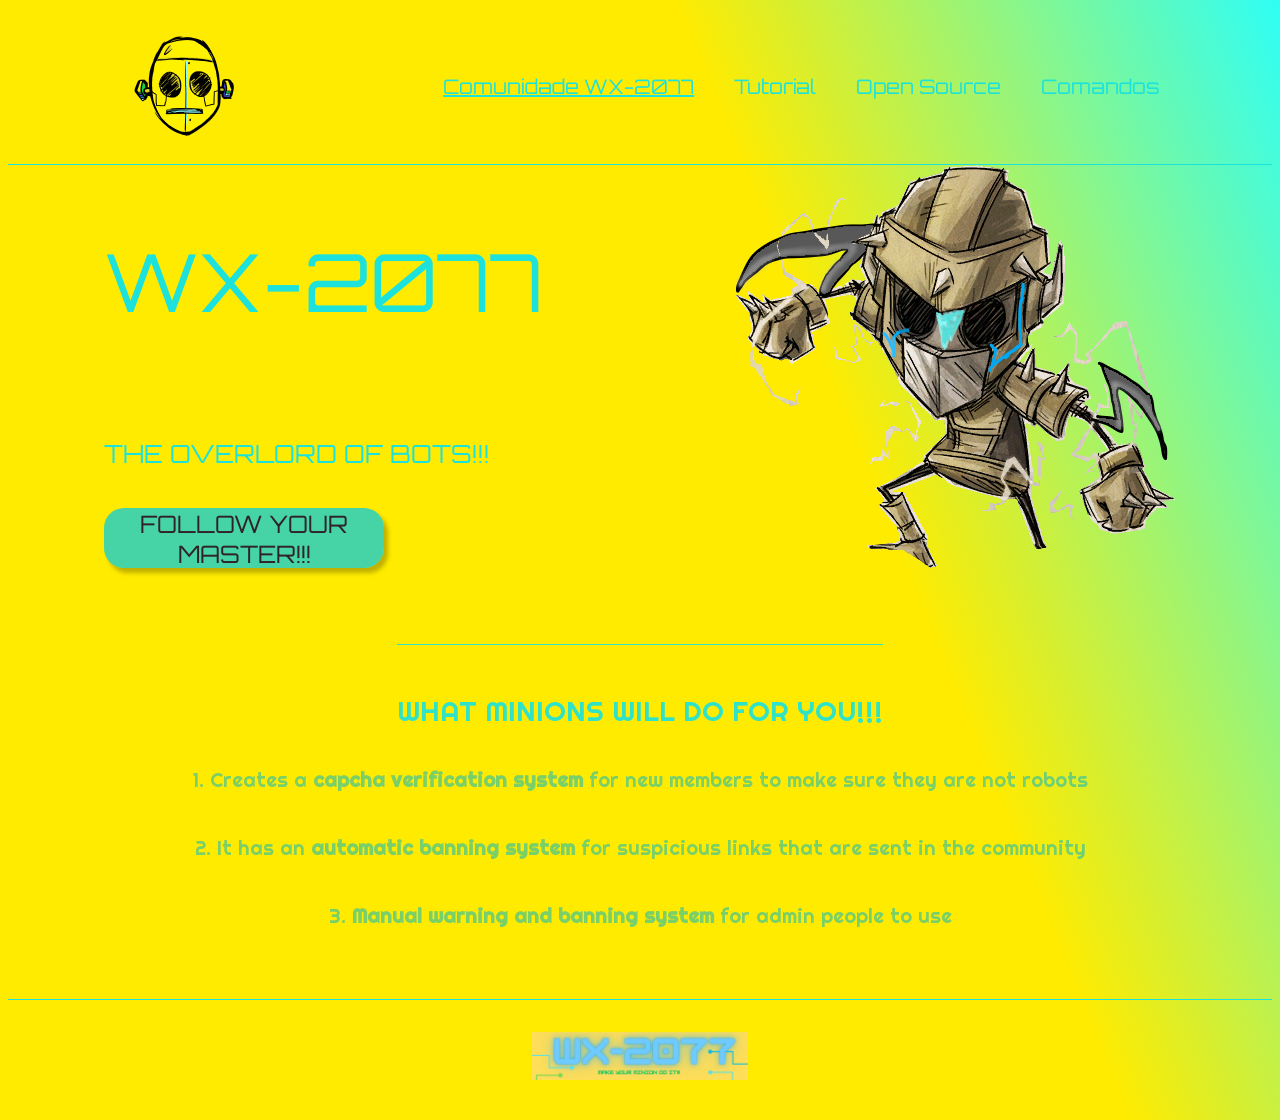
==== index.html @ e5772721 "Initial commit" ====
<!DOCTYPE html>
<html lang="pt-BR">
<head>
    <meta charset="UTF-8">
    <meta name="viewport" content="width=device-width, initial-scale=1.0">
    <meta name="description" content="Best bot ever!!!">
       <title>WX-2077 Bot</title>
       <link rel="stylesheet" type="text/css" href="style.css" >

</head>
<body>
    <header class="cabecalho">
        <img class="cabecalho" src="logo2.png" alt="Logo da Comunidade WX-2077">
        <nav class="cabecalho-menu">
            <a class="cabecalho-menu-item" href="https://discord.com/">Comunidade WX-2077</a>
            <a class="cabecalho-menu-item">Tutorial</a>
            <a class="cabecalho-menu-item">Open Source</a>
            <a class="cabecalho-menu-item">Comandos</a>
          </nav>
    </header>

    <main class="conteudo">
        <section class="conteudo-principal">
            <div class="conteudo-principal-escrito">
                <h1 class="conteudo-principal-escrito-titulo">WX-2077</h1>
                <h2 class="conteudo-principal-escrito-subtitulo">THE OVERLORD OF BOTS!!!</h2>
                <button class="conteudo-principal-escrito-botao">FOLLOW YOUR MASTER!!!</button> 
            </div>
            <img src="WX-2077.png" alt="Imagem do WX-2077.png">
        </section>

        <section class="conteudo-secundario"> 
            <h3 class="conteudo-secundario-titulo">WHAT MINIONS WILL DO FOR YOU!!!</h3>
            <p class="conteudo-secundario-paragrafo">1. Creates a <strong>capcha verification system</strong> for new members to make sure they are not robots</p>
            <p class="conteudo-secundario-paragrafo">2. It has an <strong>automatic banning system</strong> for suspicious links that are sent in the community</p>
            <p class="conteudo-secundario-paragrafo">3. <strong>Manual warning and banning system</strong> for admin people to use</p>
            
        </section>


    </main>


    <footer class="rodape">
        <img class="rodape-imagem" src="wxLOGO.png">
    </footer>
</body>

</html>
---- style.css ----
@import url('https://fonts.googleapis.com/css2?family=Josefin+Sans:wght@400;700&family=Libre+Bodoni:wght@700&family=Orbitron:wght@700&family=Righteous&display=swap');
;

* {
  margin: 0;
  padding: 0;
  box-sizing: border-box;
  text-decoration: none;
}

body {
  font-size: 100%;
  /* background: linear-gradient(68.15deg, #ffeb00 85.61%, #0afef4 16.62%); */
  background: linear-gradient(68deg, rgba(255,235,0,1) 65%, rgba(10,254,244,0.8519782913165266) 100%);
}

.cabecalho {
  display: flex;
  flex-direction: row;
  align-items: center;
  justify-content: space-around;
  padding: 14px
}
.cabecalho-imagem {
  height: 72px;
}

.cabecalho-menu {
  display: flex;
  gap: 40px;
}

.cabecalho-menu-item {
  font-family: 'ORbitron', sans-serif;
  color: #1ce2dc;
  font-weight: 400;
  font-size: 20px
}

.conteudo {
  margin-bottom: 50px;
  border-top: 0.9px solid #1ce2dc;
}

.conteudo-principal {
  display: flex;
  flex-direction: row;
  align-items: center;
  justify-content: space-around;
}

.conteudo-principal-escrito {
  display: flex;
  flex-direction: column;
  gap: 19px;
}

.conteudo-principal-escrito-titulo {
  font-family: 'Orbitron', cursive;
  font-weight: 400;
  font-size: 80px;
  color: #1ce2db;
}

.conteudo-principal-escrito-subtitulo {
  font-family: 'Orbitron', sans-serif;
  font-weight: 400;
  font-size: 25px;
  color: #1ce2db;
}

.conteudo-principal-escrito-botao {
  background-color: #20cfc9d3;
  width: 280px;
  height: 60px;
  border: none;
  box-shadow: 4px 5px 4px rgba(0, 0, 0, 0.25);
  border-radius: 20px;
  font-family: 'Orbitron', sans-serif;
  font-weight: 400;
  font-size: 24px;
  color: #2F2325;
}

.conteudo-principal-escrito-botao:hover {
  background-color: #1ce2dbe7;
  color: #000000;
}

.conteudo-principal-imagem {
  height: 380px;
  display:flex;
}

.conteudo-secundario {
  display: flex;
  flex-direction: column;
  align-items: center;
  gap: 2px;
  margin-top: 48px;
}

.conteudo-secundario-titulo {
  border-top: 0.4px solid #1ce2dbe7;
  padding-top: 48px;
  font-family: 'Righteous', cursive;
  font-weight: 400;
  font-size: 28px;
  color: #1ce2dbe7;
  margin-bottom: 16px;
}

.conteudo-secundario-paragrafo {
  font-family: 'Righteous', sans-serif;
  font-weight: 300;
  font-size: 20px;
  color: #17b9b493;
}

.rodape {
    padding: 32px;
    border-top: 0.4px solid #1ce2dc;
}

.rodape-imagem {
  height: 48px;
  display: block;
  margin: 0 auto;
}
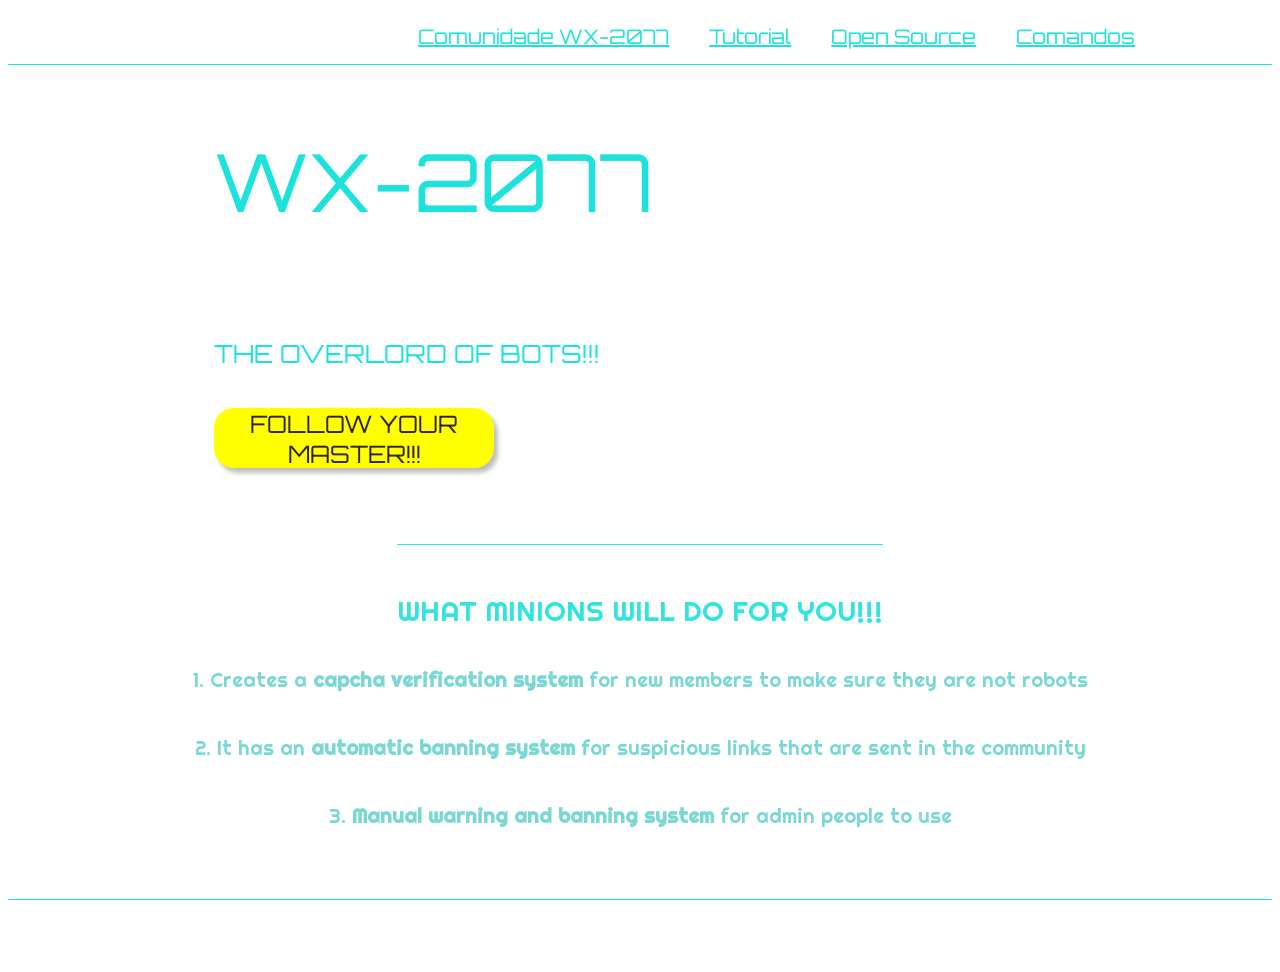
==== commit 946eb125: "Update index.html Adicionado melhorias no background e organização dos textos." ====
--- a/index.html
+++ b/index.html
@@ -6,28 +6,77 @@
     <meta name="description" content="Best bot ever!!!">
        <title>WX-2077 Bot</title>
        <link rel="stylesheet" type="text/css" href="style.css" >
+        
+   <style>
+    body {
+      background-image: url('https://italoarodrigues.wordpress.com/wp-content/uploads/2025/07/background2.png');
+      background-size: cover;
+      background-position: center;
+      background-repeat: no-repeat;     
+    }
+  </style>
+
+<style>
+       body
+       .conteudo-principal-escrito-botao {
+         background-color: yellow;
+         width: 280px;
+         height: 60px;
+         border: none;
+            box-shadow: 4px 5px 4px rgba(0, 0, 0, 0.25);
+            border-radius: 20px;
+            font-family: 'Orbitron', sans-serif;
+            font-weight: 400;
+         font-size: 24px;
+            color: #2F2325;
+
+            
+       }
+        .conteudo-principal-escrito-botao:hover {
+            background-color: #1ce2dbe7;
+            color: yellow;
+            text-shadow: fuchsia -3px 0;
+        }     
+
+
+       body
+       .conteudo-principal-escrito-subtitulo:hover {
+            color: yellow;
+            text-shadow: fuchsia -3px 0;
+       }
+
+       body
+       .conteudo-principal-escrito-titulo:hover {
+           color: yellow;
+            text-shadow:  fuchsia -3px 0;
+       }
+
+   </style>
 
 </head>
+
 <body>
+    <body class="trovao">
     <header class="cabecalho">
-        <img class="cabecalho" src="logo2.png" alt="Logo da Comunidade WX-2077">
+        <img class="cabecalho"></a>
         <nav class="cabecalho-menu">
-            <a class="cabecalho-menu-item" href="https://discord.com/">Comunidade WX-2077</a>
-            <a class="cabecalho-menu-item">Tutorial</a>
-            <a class="cabecalho-menu-item">Open Source</a>
-            <a class="cabecalho-menu-item">Comandos</a>
-          </nav>
+            <a class="cabecalho-menu-item" href="https://discord.com/oauth2/authorize?client_id=1154902622189400074">Comunidade WX-2077</a>
+            <a class="cabecalho-menu-item" href="tutorial.html">Tutorial</a>
+            <a class="cabecalho-menu-item" href="https://github.com/seu-repositorio">Open Source</a>
+            <a class="cabecalho-menu-item" href="comandos.html">Comandos</a>
+        </nav>
     </header>
-
+    
     <main class="conteudo">
         <section class="conteudo-principal">
             <div class="conteudo-principal-escrito">
                 <h1 class="conteudo-principal-escrito-titulo">WX-2077</h1>
                 <h2 class="conteudo-principal-escrito-subtitulo">THE OVERLORD OF BOTS!!!</h2>
-                <button class="conteudo-principal-escrito-botao">FOLLOW YOUR MASTER!!!</button> 
+                <button class="conteudo-principal-escrito-botao">FOLLOW YOUR MASTER!!!</button>
+                <style></style> 
             </div>
-            <img src="WX-2077.png" alt="Imagem do WX-2077.png">
-        </section>
+            <imagem "https://italoarodrigues.wordpress.com/wp-content/uploads/2025/07/wx-full-2.png">
+        </section>  
 
         <section class="conteudo-secundario"> 
             <h3 class="conteudo-secundario-titulo">WHAT MINIONS WILL DO FOR YOU!!!</h3>
@@ -42,8 +91,9 @@
 
 
     <footer class="rodape">
-        <img class="rodape-imagem" src="wxLOGO.png">
+        
+
     </footer>
 </body>
 
-</html>+</html>
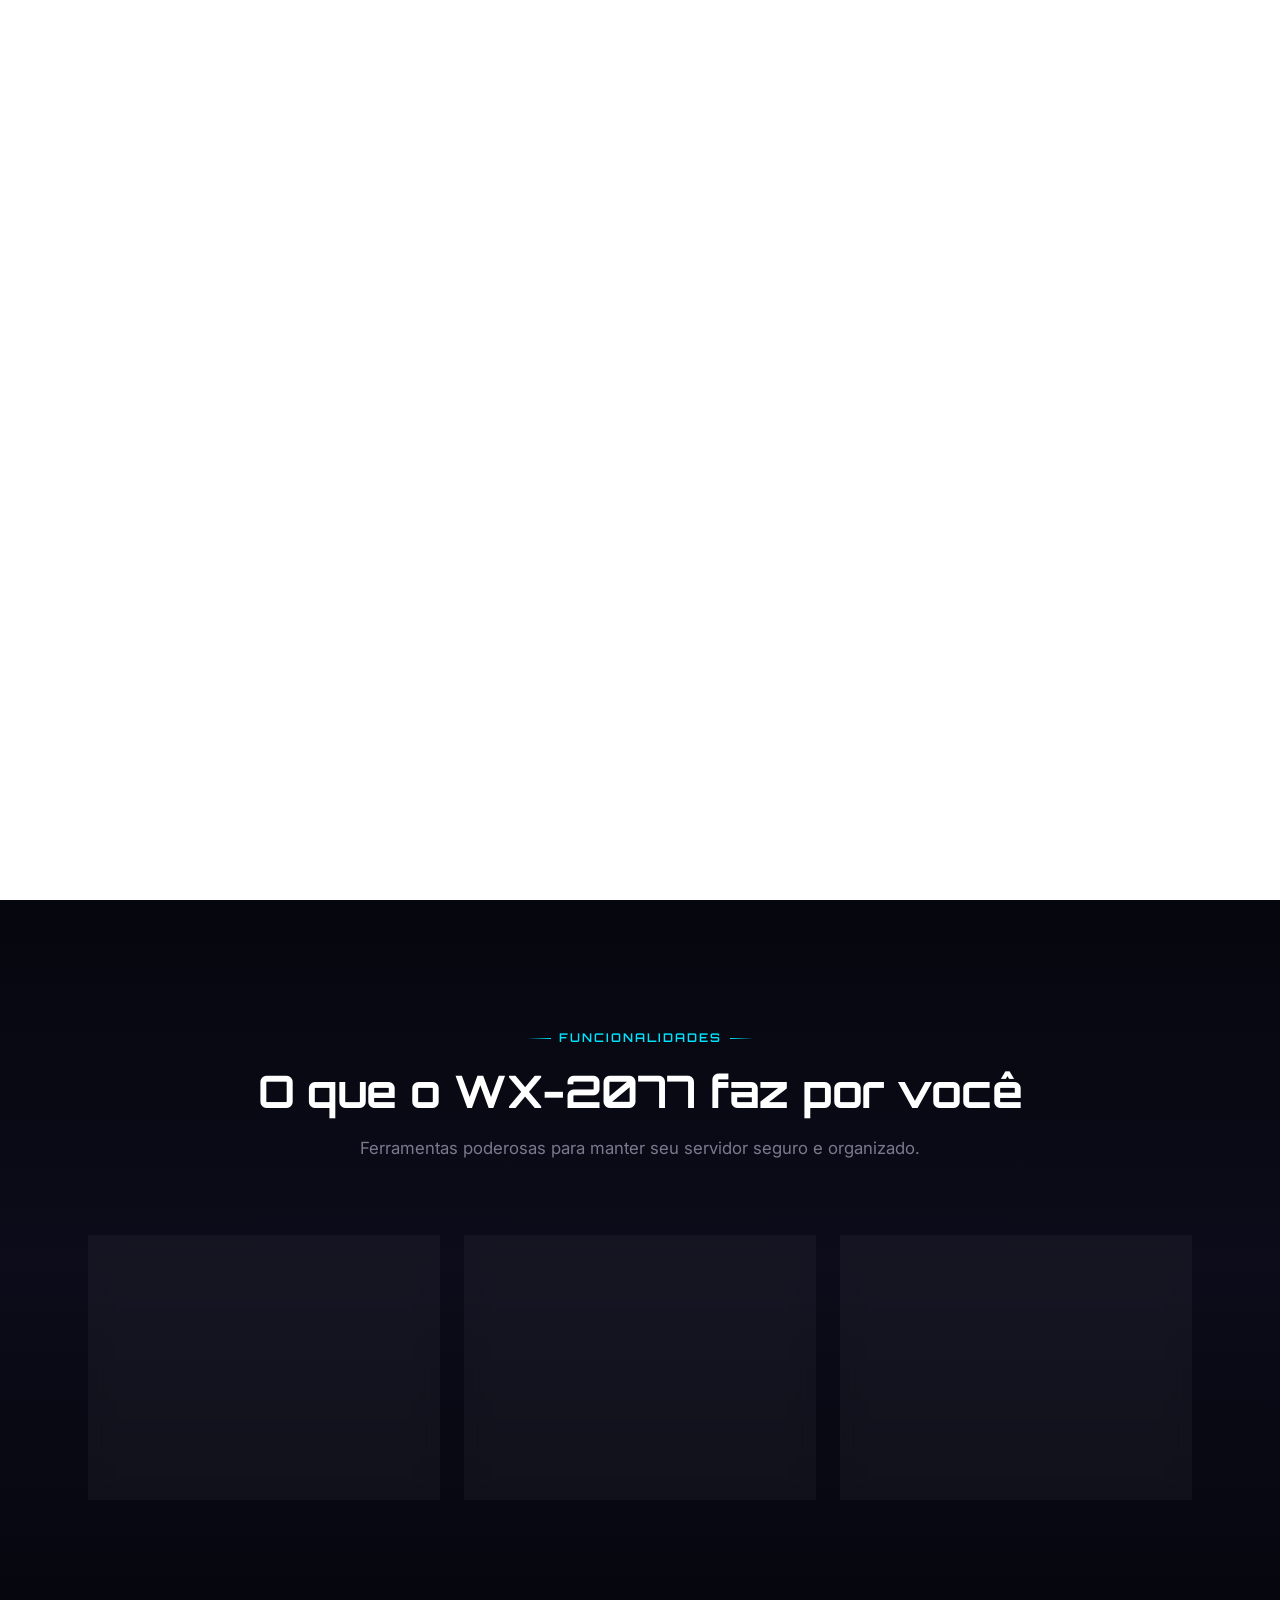
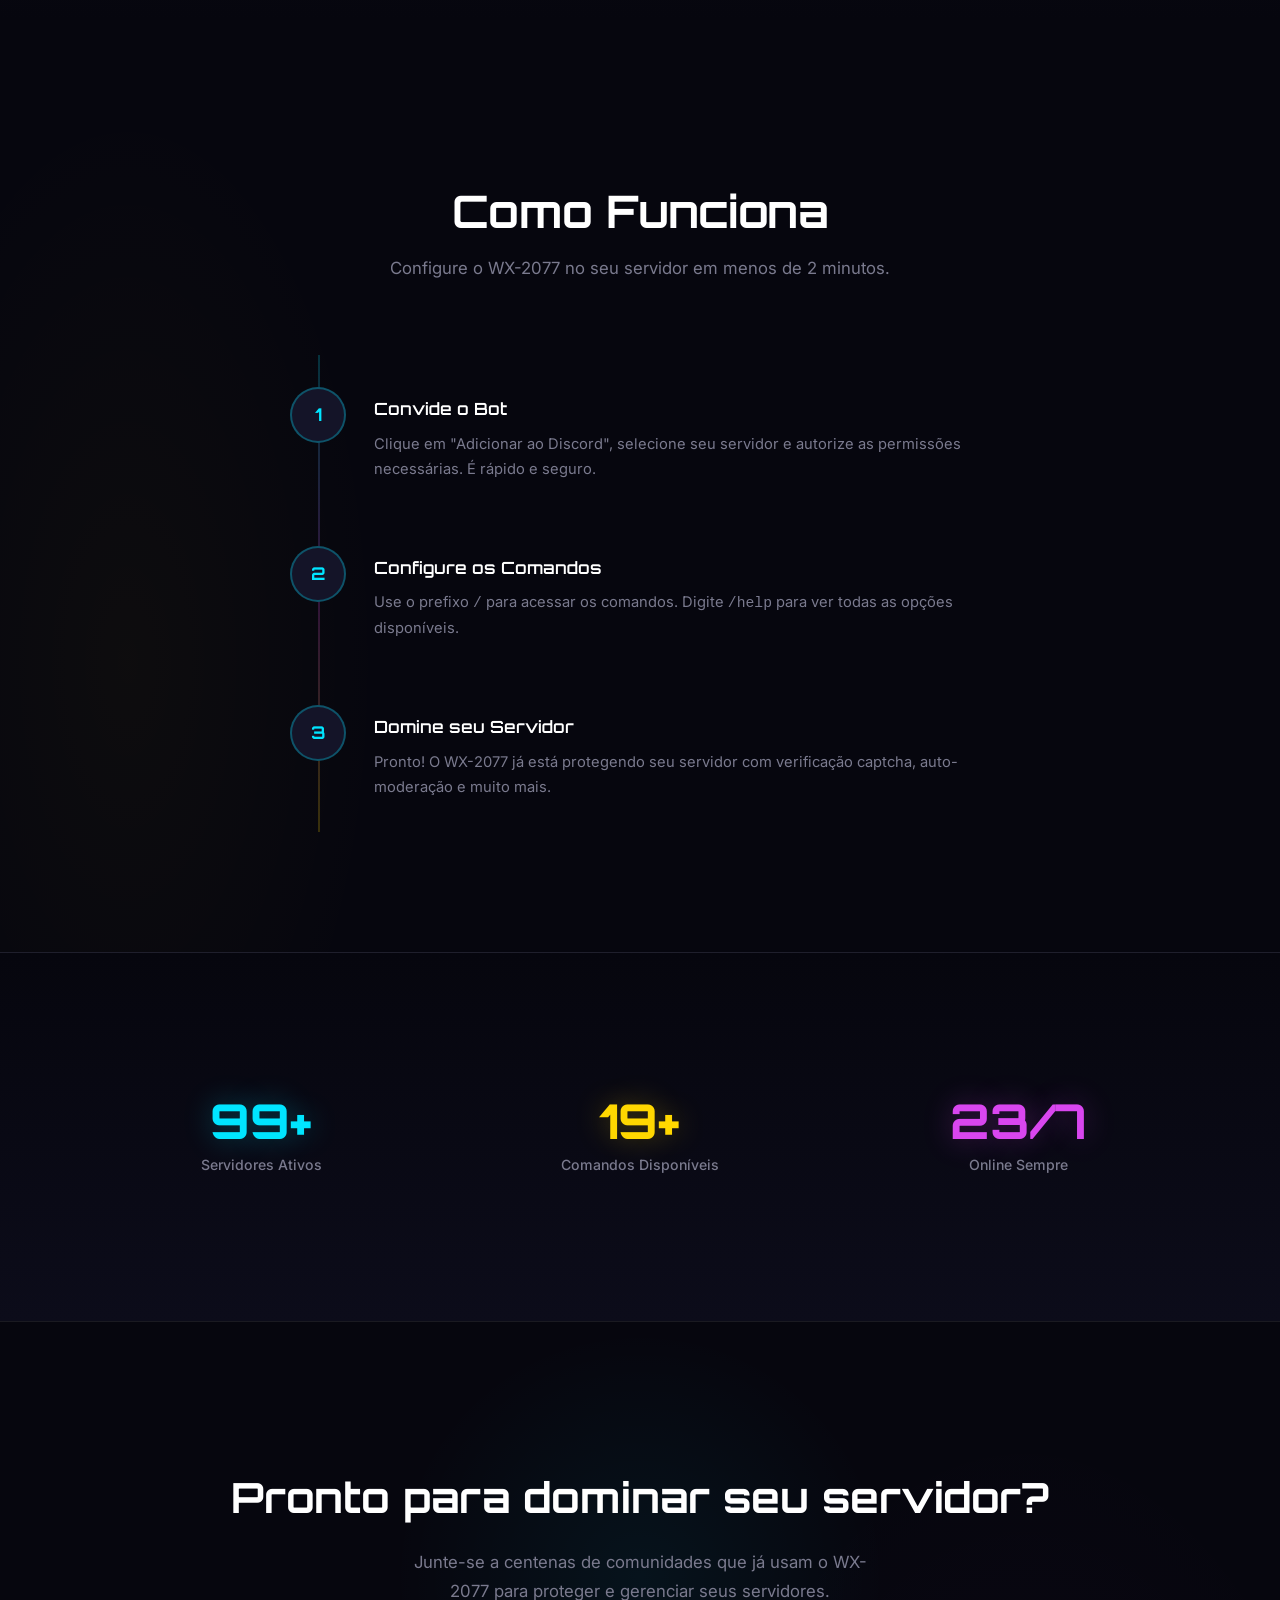
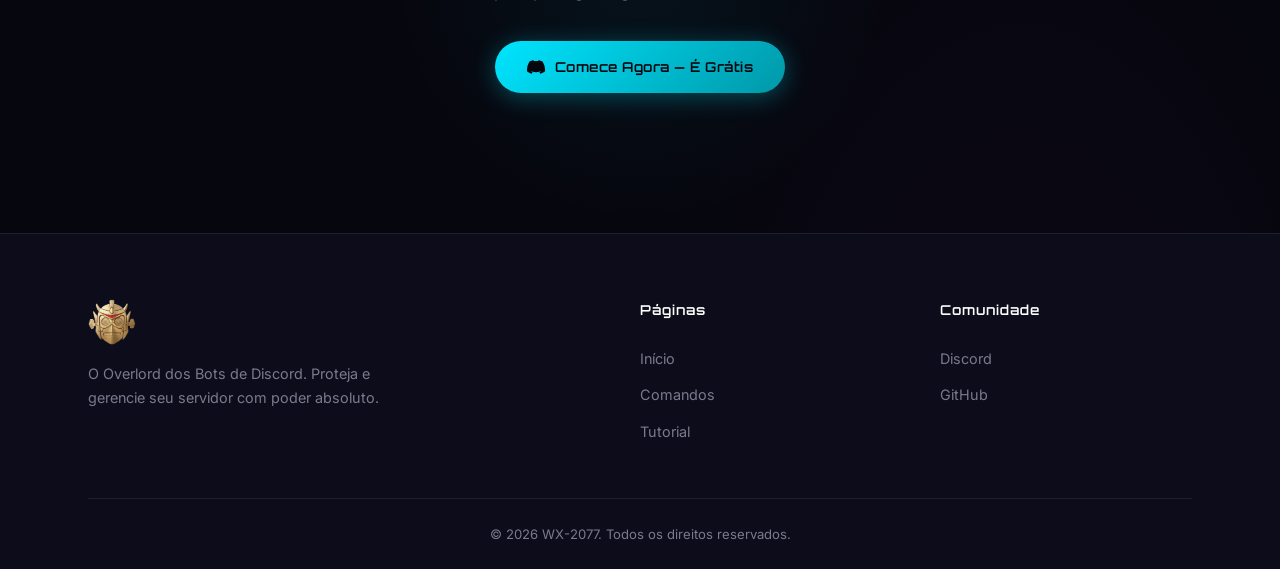
==== commit 97b2748a: "Redesign completo da landing page Redesign completo da landing page do bot de Discord WX-2077 com es" ====
--- a/index.html
+++ b/index.html
@@ -1,99 +1,243 @@
 <!DOCTYPE html>
 <html lang="pt-BR">
 <head>
-    <meta charset="UTF-8">
-    <meta name="viewport" content="width=device-width, initial-scale=1.0">
-    <meta name="description" content="Best bot ever!!!">
-       <title>WX-2077 Bot</title>
-       <link rel="stylesheet" type="text/css" href="style.css" >
-        
-   <style>
-    body {
-      background-image: url('https://italoarodrigues.wordpress.com/wp-content/uploads/2025/07/background2.png');
-      background-size: cover;
-      background-position: center;
-      background-repeat: no-repeat;     
-    }
-  </style>
-
-<style>
-       body
-       .conteudo-principal-escrito-botao {
-         background-color: yellow;
-         width: 280px;
-         height: 60px;
-         border: none;
-            box-shadow: 4px 5px 4px rgba(0, 0, 0, 0.25);
-            border-radius: 20px;
-            font-family: 'Orbitron', sans-serif;
-            font-weight: 400;
-         font-size: 24px;
-            color: #2F2325;
-
-            
-       }
-        .conteudo-principal-escrito-botao:hover {
-            background-color: #1ce2dbe7;
-            color: yellow;
-            text-shadow: fuchsia -3px 0;
-        }     
-
-
-       body
-       .conteudo-principal-escrito-subtitulo:hover {
-            color: yellow;
-            text-shadow: fuchsia -3px 0;
-       }
-
-       body
-       .conteudo-principal-escrito-titulo:hover {
-           color: yellow;
-            text-shadow:  fuchsia -3px 0;
-       }
-
-   </style>
-
+  <meta charset="UTF-8">
+  <meta name="viewport" content="width=device-width, initial-scale=1.0">
+  <meta name="description" content="WX-2077 — O Overlord dos Bots de Discord. Proteja, modere e gerencie seu servidor com poder absoluto.">
+  <meta name="theme-color" content="#06060e">
+  <title>WX-2077 — O Overlord dos Bots</title>
+  <link rel="icon" type="image/png" href="images/logonova.png">
+  <link rel="stylesheet" href="style.css">
 </head>
-
 <body>
-    <body class="trovao">
-    <header class="cabecalho">
-        <img class="cabecalho"></a>
-        <nav class="cabecalho-menu">
-            <a class="cabecalho-menu-item" href="https://discord.com/oauth2/authorize?client_id=1154902622189400074">Comunidade WX-2077</a>
-            <a class="cabecalho-menu-item" href="tutorial.html">Tutorial</a>
-            <a class="cabecalho-menu-item" href="https://github.com/seu-repositorio">Open Source</a>
-            <a class="cabecalho-menu-item" href="comandos.html">Comandos</a>
-        </nav>
-    </header>
-    
-    <main class="conteudo">
-        <section class="conteudo-principal">
-            <div class="conteudo-principal-escrito">
-                <h1 class="conteudo-principal-escrito-titulo">WX-2077</h1>
-                <h2 class="conteudo-principal-escrito-subtitulo">THE OVERLORD OF BOTS!!!</h2>
-                <button class="conteudo-principal-escrito-botao">FOLLOW YOUR MASTER!!!</button>
-                <style></style> 
-            </div>
-            <imagem "https://italoarodrigues.wordpress.com/wp-content/uploads/2025/07/wx-full-2.png">
-        </section>  
-
-        <section class="conteudo-secundario"> 
-            <h3 class="conteudo-secundario-titulo">WHAT MINIONS WILL DO FOR YOU!!!</h3>
-            <p class="conteudo-secundario-paragrafo">1. Creates a <strong>capcha verification system</strong> for new members to make sure they are not robots</p>
-            <p class="conteudo-secundario-paragrafo">2. It has an <strong>automatic banning system</strong> for suspicious links that are sent in the community</p>
-            <p class="conteudo-secundario-paragrafo">3. <strong>Manual warning and banning system</strong> for admin people to use</p>
-            
-        </section>
-
-
-    </main>
-
-
-    <footer class="rodape">
-        
-
-    </footer>
+
+  <!-- Lightning overlay (subtle) -->
+  <div class="lightning-overlay" aria-hidden="true"></div>
+
+  <!-- Mobile overlay -->
+  <div class="nav__overlay" id="nav-overlay" aria-hidden="true"></div>
+
+  <!-- ===== NAVIGATION ===== -->
+  <header class="nav" id="nav">
+    <div class="nav__container">
+      <a href="index.html" class="nav__logo">
+        <img src="images/logonova.png" alt="WX-2077 Logo" class="nav__logo-img">
+        <span class="nav__logo-text">WX-2077</span>
+      </a>
+
+      <button class="nav__hamburger" id="hamburger" aria-label="Abrir menu" aria-expanded="false">
+        <span></span>
+        <span></span>
+        <span></span>
+      </button>
+
+      <nav class="nav__menu" id="nav-menu">
+        <a href="index.html" class="nav__link nav__link--active">Início</a>
+        <a href="comandos.html" class="nav__link">Comandos</a>
+        <a href="tutorial.html" class="nav__link">Tutorial</a>
+        <a href="https://github.com/seu-repositorio" class="nav__link" target="_blank" rel="noopener">Open Source</a>
+        <a href="https://discord.com/oauth2/authorize?client_id=1154902622189400074" class="nav__cta" id="nav-cta">
+          <svg class="btn__icon" viewBox="0 0 24 24" fill="currentColor"><path d="M20.317 4.37a19.791 19.791 0 0 0-4.885-1.515.074.074 0 0 0-.079.037c-.21.375-.444.864-.608 1.25a18.27 18.27 0 0 0-5.487 0 12.64 12.64 0 0 0-.617-1.25.077.077 0 0 0-.079-.037A19.736 19.736 0 0 0 3.677 4.37a.07.07 0 0 0-.032.027C.533 9.046-.32 13.58.099 18.057a.082.082 0 0 0 .031.057 19.9 19.9 0 0 0 5.993 3.03.078.078 0 0 0 .084-.028 14.09 14.09 0 0 0 1.226-1.994.076.076 0 0 0-.041-.106 13.107 13.107 0 0 1-1.872-.892.077.077 0 0 1-.008-.128 10.2 10.2 0 0 0 .372-.292.074.074 0 0 1 .077-.01c3.928 1.793 8.18 1.793 12.062 0a.074.074 0 0 1 .078.01c.12.098.246.198.373.292a.077.077 0 0 1-.006.127 12.299 12.299 0 0 1-1.873.892.077.077 0 0 0-.041.107c.36.698.772 1.362 1.225 1.993a.076.076 0 0 0 .084.028 19.839 19.839 0 0 0 6.002-3.03.077.077 0 0 0 .032-.054c.5-5.177-.838-9.674-3.549-13.66a.061.061 0 0 0-.031-.03z"/></svg>
+          Adicionar ao Discord
+        </a>
+      </nav>
+    </div>
+  </header>
+
+  <!-- ===== HERO ===== -->
+  <section class="hero" id="hero">
+    <canvas class="hero__canvas" id="particles-canvas" aria-hidden="true"></canvas>
+
+    <div class="hero__container">
+      <div class="hero__content">
+        <div class="hero__badge reveal">
+          <span class="hero__badge-dot"></span>
+          Online agora
+        </div>
+
+        <h1 class="hero__title reveal">
+          <span class="hero__title-accent">WX-2077</span>
+        </h1>
+
+        <p class="hero__subtitle reveal">
+          <span id="typing-text"></span><span class="hero__typing-cursor"></span>
+        </p>
+
+        <p class="hero__description reveal">
+          O bot definitivo para Discord. Proteja seu servidor com verificação captcha, bloqueie links maliciosos automaticamente e tenha controle total da moderação.
+        </p>
+
+        <div class="hero__buttons reveal">
+          <a href="https://discord.com/oauth2/authorize?client_id=1154902622189400074" class="btn btn--primary" id="hero-cta">
+            <svg class="btn__icon" viewBox="0 0 24 24" fill="currentColor"><path d="M20.317 4.37a19.791 19.791 0 0 0-4.885-1.515.074.074 0 0 0-.079.037c-.21.375-.444.864-.608 1.25a18.27 18.27 0 0 0-5.487 0 12.64 12.64 0 0 0-.617-1.25.077.077 0 0 0-.079-.037A19.736 19.736 0 0 0 3.677 4.37a.07.07 0 0 0-.032.027C.533 9.046-.32 13.58.099 18.057a.082.082 0 0 0 .031.057 19.9 19.9 0 0 0 5.993 3.03.078.078 0 0 0 .084-.028 14.09 14.09 0 0 0 1.226-1.994.076.076 0 0 0-.041-.106 13.107 13.107 0 0 1-1.872-.892.077.077 0 0 1-.008-.128 10.2 10.2 0 0 0 .372-.292.074.074 0 0 1 .077-.01c3.928 1.793 8.18 1.793 12.062 0a.074.074 0 0 1 .078.01c.12.098.246.198.373.292a.077.077 0 0 1-.006.127 12.299 12.299 0 0 1-1.873.892.077.077 0 0 0-.041.107c.36.698.772 1.362 1.225 1.993a.076.076 0 0 0 .084.028 19.839 19.839 0 0 0 6.002-3.03.077.077 0 0 0 .032-.054c.5-5.177-.838-9.674-3.549-13.66a.061.061 0 0 0-.031-.03z"/></svg>
+            Adicionar ao Discord
+          </a>
+          <a href="comandos.html" class="btn btn--secondary">
+            <svg class="btn__icon" viewBox="0 0 24 24" fill="none" stroke="currentColor" stroke-width="2" stroke-linecap="round" stroke-linejoin="round"><polyline points="16 18 22 12 16 6"/><polyline points="8 6 2 12 8 18"/></svg>
+            Ver Comandos
+          </a>
+        </div>
+      </div>
+
+      <div class="hero__image reveal">
+        <img src="images/WX-Full.png" alt="WX-2077 Mascote" class="hero__mascot">
+      </div>
+    </div>
+  </section>
+
+  <!-- ===== FEATURES ===== -->
+  <section class="section features" id="features">
+    <div class="container">
+      <div class="section__header">
+        <p class="section__tag reveal">Funcionalidades</p>
+        <h2 class="section__title reveal">O que o WX-2077 faz por você</h2>
+        <p class="section__subtitle reveal">Ferramentas poderosas para manter seu servidor seguro e organizado.</p>
+      </div>
+
+      <div class="features__grid">
+        <!-- Card 1: Captcha -->
+        <div class="feature-card reveal reveal-delay-1">
+          <div class="feature-card__icon">
+            <svg viewBox="0 0 24 24" fill="none" stroke="currentColor" stroke-width="2" stroke-linecap="round" stroke-linejoin="round">
+              <path d="M12 22s8-4 8-10V5l-8-3-8 3v7c0 6 8 10 8 10z"/>
+              <path d="m9 12 2 2 4-4"/>
+            </svg>
+          </div>
+          <h3 class="feature-card__title">Verificação Captcha</h3>
+          <p class="feature-card__text">Sistema de verificação automática para novos membros. Garanta que apenas humanos reais entrem no seu servidor.</p>
+        </div>
+
+        <!-- Card 2: Auto-ban -->
+        <div class="feature-card reveal reveal-delay-2">
+          <div class="feature-card__icon">
+            <svg viewBox="0 0 24 24" fill="none" stroke="currentColor" stroke-width="2" stroke-linecap="round" stroke-linejoin="round">
+              <circle cx="12" cy="12" r="10"/>
+              <line x1="4.93" y1="4.93" x2="19.07" y2="19.07"/>
+            </svg>
+          </div>
+          <h3 class="feature-card__title">Bloqueio Automático</h3>
+          <p class="feature-card__text">Detecção e banimento automático de links suspeitos e maliciosos enviados na comunidade. Proteção em tempo real.</p>
+        </div>
+
+        <!-- Card 3: Moderation -->
+        <div class="feature-card reveal reveal-delay-3">
+          <div class="feature-card__icon">
+            <svg viewBox="0 0 24 24" fill="none" stroke="currentColor" stroke-width="2" stroke-linecap="round" stroke-linejoin="round">
+              <circle cx="12" cy="12" r="3"/>
+              <path d="M19.4 15a1.65 1.65 0 0 0 .33 1.82l.06.06a2 2 0 0 1-2.83 2.83l-.06-.06a1.65 1.65 0 0 0-1.82-.33 1.65 1.65 0 0 0-1 1.51V21a2 2 0 0 1-4 0v-.09A1.65 1.65 0 0 0 9 19.4a1.65 1.65 0 0 0-1.82.33l-.06.06a2 2 0 0 1-2.83-2.83l.06-.06A1.65 1.65 0 0 0 4.68 15a1.65 1.65 0 0 0-1.51-1H3a2 2 0 0 1 0-4h.09A1.65 1.65 0 0 0 4.6 9a1.65 1.65 0 0 0-.33-1.82l-.06-.06a2 2 0 0 1 2.83-2.83l.06.06A1.65 1.65 0 0 0 9 4.68a1.65 1.65 0 0 0 1-1.51V3a2 2 0 0 1 4 0v.09a1.65 1.65 0 0 0 1 1.51 1.65 1.65 0 0 0 1.82-.33l.06-.06a2 2 0 0 1 2.83 2.83l-.06.06A1.65 1.65 0 0 0 19.4 9a1.65 1.65 0 0 0 1.51 1H21a2 2 0 0 1 0 4h-.09a1.65 1.65 0 0 0-1.51 1z"/>
+            </svg>
+          </div>
+          <h3 class="feature-card__title">Moderação Completa</h3>
+          <p class="feature-card__text">Sistema de aviso e banimento manual para administradores. Controle total sobre quem pode ficar no servidor.</p>
+        </div>
+      </div>
+    </div>
+  </section>
+
+  <!-- ===== HOW IT WORKS ===== -->
+  <section class="section" id="como-funciona">
+    <div class="container">
+      <div class="section__header">
+        <p class="section__tag reveal">Primeiros Passos</p>
+        <h2 class="section__title reveal">Como Funciona</h2>
+        <p class="section__subtitle reveal">Configure o WX-2077 no seu servidor em menos de 2 minutos.</p>
+      </div>
+
+      <div class="steps__grid">
+        <div class="step reveal reveal-delay-1">
+          <div class="step__number">1</div>
+          <div class="step__content">
+            <h3 class="step__title">Convide o Bot</h3>
+            <p class="step__text">Clique em "Adicionar ao Discord", selecione seu servidor e autorize as permissões necessárias. É rápido e seguro.</p>
+          </div>
+        </div>
+
+        <div class="step reveal reveal-delay-2">
+          <div class="step__number">2</div>
+          <div class="step__content">
+            <h3 class="step__title">Configure os Comandos</h3>
+            <p class="step__text">Use o prefixo <code>/</code> para acessar os comandos. Digite <code>/help</code> para ver todas as opções disponíveis.</p>
+          </div>
+        </div>
+
+        <div class="step reveal reveal-delay-3">
+          <div class="step__number">3</div>
+          <div class="step__content">
+            <h3 class="step__title">Domine seu Servidor</h3>
+            <p class="step__text">Pronto! O WX-2077 já está protegendo seu servidor com verificação captcha, auto-moderação e muito mais.</p>
+          </div>
+        </div>
+      </div>
+    </div>
+  </section>
+
+  <!-- ===== STATS ===== -->
+  <section class="section stats" id="stats">
+    <div class="container">
+      <div class="stats__grid">
+        <div class="stat reveal reveal-delay-1">
+          <div class="stat__number" data-count="100" data-suffix="+">0</div>
+          <div class="stat__label">Servidores Ativos</div>
+        </div>
+        <div class="stat reveal reveal-delay-2">
+          <div class="stat__number" data-count="20" data-suffix="+">0</div>
+          <div class="stat__label">Comandos Disponíveis</div>
+        </div>
+        <div class="stat reveal reveal-delay-3">
+          <div class="stat__number" data-count="24" data-suffix="/7">0</div>
+          <div class="stat__label">Online Sempre</div>
+        </div>
+      </div>
+    </div>
+  </section>
+
+  <!-- ===== CTA FINAL ===== -->
+  <section class="cta-section" id="cta">
+    <div class="container">
+      <h2 class="cta-section__title reveal">Pronto para dominar seu servidor?</h2>
+      <p class="cta-section__text reveal">Junte-se a centenas de comunidades que já usam o WX-2077 para proteger e gerenciar seus servidores.</p>
+      <div class="reveal">
+        <a href="https://discord.com/oauth2/authorize?client_id=1154902622189400074" class="btn btn--primary" id="cta-btn">
+          <svg class="btn__icon" viewBox="0 0 24 24" fill="currentColor"><path d="M20.317 4.37a19.791 19.791 0 0 0-4.885-1.515.074.074 0 0 0-.079.037c-.21.375-.444.864-.608 1.25a18.27 18.27 0 0 0-5.487 0 12.64 12.64 0 0 0-.617-1.25.077.077 0 0 0-.079-.037A19.736 19.736 0 0 0 3.677 4.37a.07.07 0 0 0-.032.027C.533 9.046-.32 13.58.099 18.057a.082.082 0 0 0 .031.057 19.9 19.9 0 0 0 5.993 3.03.078.078 0 0 0 .084-.028 14.09 14.09 0 0 0 1.226-1.994.076.076 0 0 0-.041-.106 13.107 13.107 0 0 1-1.872-.892.077.077 0 0 1-.008-.128 10.2 10.2 0 0 0 .372-.292.074.074 0 0 1 .077-.01c3.928 1.793 8.18 1.793 12.062 0a.074.074 0 0 1 .078.01c.12.098.246.198.373.292a.077.077 0 0 1-.006.127 12.299 12.299 0 0 1-1.873.892.077.077 0 0 0-.041.107c.36.698.772 1.362 1.225 1.993a.076.076 0 0 0 .084.028 19.839 19.839 0 0 0 6.002-3.03.077.077 0 0 0 .032-.054c.5-5.177-.838-9.674-3.549-13.66a.061.061 0 0 0-.031-.03z"/></svg>
+          Comece Agora — É Grátis
+        </a>
+      </div>
+    </div>
+  </section>
+
+  <!-- ===== FOOTER ===== -->
+  <footer class="footer">
+    <div class="container">
+      <div class="footer__grid">
+        <div class="footer__col">
+          <img src="images/logonova.png" alt="WX-2077" class="footer__logo-img">
+          <p class="footer__desc">O Overlord dos Bots de Discord. Proteja e gerencie seu servidor com poder absoluto.</p>
+        </div>
+        <div class="footer__col">
+          <h4 class="footer__title">Páginas</h4>
+          <a href="index.html" class="footer__link">Início</a>
+          <a href="comandos.html" class="footer__link">Comandos</a>
+          <a href="tutorial.html" class="footer__link">Tutorial</a>
+        </div>
+        <div class="footer__col">
+          <h4 class="footer__title">Comunidade</h4>
+          <a href="https://discord.com/oauth2/authorize?client_id=1154902622189400074" class="footer__link" target="_blank" rel="noopener">Discord</a>
+          <a href="https://github.com/seu-repositorio" class="footer__link" target="_blank" rel="noopener">GitHub</a>
+        </div>
+      </div>
+      <div class="footer__bottom">
+        <p>&copy; 2026 WX-2077. Todos os direitos reservados.</p>
+      </div>
+    </div>
+  </footer>
+
+  <!-- Back to top -->
+  <button class="back-to-top" id="back-to-top" aria-label="Voltar ao topo">
+    <svg viewBox="0 0 24 24" fill="none" stroke="currentColor" stroke-width="2" stroke-linecap="round" stroke-linejoin="round">
+      <polyline points="18 15 12 9 6 15"/>
+    </svg>
+  </button>
+
+  <script src="script.js"></script>
 </body>
-
-</html>
+</html>
--- a/style.css
+++ b/style.css
@@ -1,129 +1,1579 @@
-@import url('https://fonts.googleapis.com/css2?family=Josefin+Sans:wght@400;700&family=Libre+Bodoni:wght@700&family=Orbitron:wght@700&family=Righteous&display=swap');
-;
-
-* {
+/* ====================================
+   WX-2077 — Design System Cyberpunk
+   ==================================== */
+
+@import url('https://fonts.googleapis.com/css2?family=Inter:wght@300;400;500;600;700&family=Orbitron:wght@400;500;600;700;800;900&display=swap');
+
+/* --- Custom Properties --- */
+:root {
+  --bg-primary: #06060e;
+  --bg-secondary: #0c0c1a;
+  --bg-tertiary: #141428;
+  --bg-card: rgba(255, 255, 255, 0.03);
+
+  --primary: #00e5ff;
+  --primary-dim: #007a8a;
+  --primary-rgb: 0, 229, 255;
+
+  --secondary: #d946ef;
+  --secondary-rgb: 217, 70, 239;
+
+  --accent: #ffd700;
+  --accent-dim: #b8960a;
+  --accent-rgb: 255, 215, 0;
+
+  --text: #e2e2e8;
+  --text-muted: #7a7a8e;
+  --text-bright: #ffffff;
+
+  --glass-bg: rgba(255, 255, 255, 0.04);
+  --glass-border: rgba(255, 255, 255, 0.08);
+  --glass-hover: rgba(255, 255, 255, 0.08);
+
+  --radius-xs: 6px;
+  --radius-sm: 10px;
+  --radius: 16px;
+  --radius-lg: 24px;
+  --radius-xl: 32px;
+
+  --ease: cubic-bezier(0.4, 0, 0.2, 1);
+  --ease-spring: cubic-bezier(0.34, 1.56, 0.64, 1);
+  --transition: 0.35s var(--ease);
+  --transition-fast: 0.2s var(--ease);
+
+  --nav-height: 72px;
+  --container: 1200px;
+  --gutter: clamp(16px, 4vw, 48px);
+}
+
+/* --- Reset --- */
+*,
+*::before,
+*::after {
   margin: 0;
   padding: 0;
   box-sizing: border-box;
+}
+
+html {
+  scroll-behavior: smooth;
+  scroll-padding-top: var(--nav-height);
+}
+
+body {
+  font-family: 'Inter', -apple-system, BlinkMacSystemFont, sans-serif;
+  font-size: 16px;
+  line-height: 1.7;
+  color: var(--text);
+  background: var(--bg-primary);
+  background-image:
+    radial-gradient(ellipse 80% 60% at 50% 0%, rgba(var(--primary-rgb), 0.06) 0%, transparent 60%),
+    radial-gradient(ellipse 60% 40% at 80% 100%, rgba(var(--secondary-rgb), 0.04) 0%, transparent 50%),
+    radial-gradient(ellipse 40% 30% at 10% 60%, rgba(var(--accent-rgb), 0.03) 0%, transparent 50%);
+  min-height: 100vh;
+  overflow-x: hidden;
+  -webkit-font-smoothing: antialiased;
+  -moz-osx-font-smoothing: grayscale;
+}
+
+a {
+  color: inherit;
   text-decoration: none;
 }
 
-body {
-  font-size: 100%;
-  /* background: linear-gradient(68.15deg, #ffeb00 85.61%, #0afef4 16.62%); */
-  background: linear-gradient(68deg, rgba(255,235,0,1) 65%, rgba(10,254,244,0.8519782913165266) 100%);
-}
-
-.cabecalho {
-  display: flex;
-  flex-direction: row;
+ul, ol {
+  list-style: none;
+}
+
+img {
+  max-width: 100%;
+  height: auto;
+  display: block;
+}
+
+button {
+  font-family: inherit;
+  cursor: pointer;
+  border: none;
+  background: none;
+  color: inherit;
+}
+
+/* --- Custom Scrollbar --- */
+::-webkit-scrollbar {
+  width: 8px;
+}
+
+::-webkit-scrollbar-track {
+  background: var(--bg-primary);
+}
+
+::-webkit-scrollbar-thumb {
+  background: linear-gradient(180deg, var(--primary-dim), var(--secondary));
+  border-radius: 99px;
+}
+
+::-webkit-scrollbar-thumb:hover {
+  background: linear-gradient(180deg, var(--primary), var(--secondary));
+}
+
+/* --- Utility --- */
+.container {
+  max-width: var(--container);
+  margin: 0 auto;
+  padding: 0 var(--gutter);
+}
+
+.sr-only {
+  position: absolute;
+  width: 1px;
+  height: 1px;
+  overflow: hidden;
+  clip: rect(0, 0, 0, 0);
+  white-space: nowrap;
+  border: 0;
+}
+
+/* ====================================
+   NAVIGATION
+   ==================================== */
+.nav {
+  position: fixed;
+  top: 0;
+  left: 0;
+  width: 100%;
+  height: var(--nav-height);
+  z-index: 1000;
+  transition: background var(--transition), box-shadow var(--transition);
+}
+
+.nav--scrolled {
+  background: rgba(6, 6, 14, 0.85);
+  backdrop-filter: blur(20px) saturate(1.4);
+  -webkit-backdrop-filter: blur(20px) saturate(1.4);
+  box-shadow: 0 1px 0 var(--glass-border), 0 8px 32px rgba(0, 0, 0, 0.3);
+}
+
+.nav__container {
+  max-width: var(--container);
+  margin: 0 auto;
+  padding: 0 var(--gutter);
+  height: 100%;
+  display: flex;
   align-items: center;
-  justify-content: space-around;
-  padding: 14px
-}
-.cabecalho-imagem {
-  height: 72px;
-}
-
-.cabecalho-menu {
-  display: flex;
-  gap: 40px;
-}
-
-.cabecalho-menu-item {
-  font-family: 'ORbitron', sans-serif;
-  color: #1ce2dc;
-  font-weight: 400;
-  font-size: 20px
-}
-
-.conteudo {
-  margin-bottom: 50px;
-  border-top: 0.9px solid #1ce2dc;
-}
-
-.conteudo-principal {
-  display: flex;
-  flex-direction: row;
+  justify-content: space-between;
+}
+
+.nav__logo {
+  display: flex;
   align-items: center;
-  justify-content: space-around;
-}
-
-.conteudo-principal-escrito {
-  display: flex;
+  gap: 12px;
+  z-index: 1001;
+  flex-shrink: 0;
+}
+
+.nav__logo-img {
+  width: 42px;
+  height: 42px;
+  border-radius: 50%;
+  object-fit: cover;
+  border: 2px solid rgba(var(--accent-rgb), 0.4);
+  box-shadow: 0 0 16px rgba(var(--accent-rgb), 0.2);
+  transition: var(--transition);
+}
+
+.nav__logo:hover .nav__logo-img {
+  border-color: var(--accent);
+  box-shadow: 0 0 24px rgba(var(--accent-rgb), 0.4);
+}
+
+.nav__logo-text {
+  font-family: 'Orbitron', sans-serif;
+  font-weight: 700;
+  font-size: 1.2rem;
+  color: var(--accent);
+  letter-spacing: 1px;
+  text-shadow: 0 0 20px rgba(var(--accent-rgb), 0.3);
+}
+
+.nav__menu {
+  display: flex;
+  align-items: center;
+  gap: 8px;
+}
+
+.nav__link {
+  font-size: 0.9rem;
+  font-weight: 500;
+  padding: 8px 18px;
+  border-radius: var(--radius-xl);
+  color: var(--text-muted);
+  transition: color var(--transition-fast), background var(--transition-fast);
+  white-space: nowrap;
+  position: relative;
+}
+
+.nav__link:hover,
+.nav__link--active {
+  color: var(--text-bright);
+  background: var(--glass-hover);
+}
+
+.nav__link::after {
+  content: '';
+  position: absolute;
+  bottom: 2px;
+  left: 50%;
+  transform: translateX(-50%) scaleX(0);
+  width: 20px;
+  height: 2px;
+  background: var(--primary);
+  border-radius: 2px;
+  transition: transform var(--transition);
+}
+
+.nav__link:hover::after,
+.nav__link--active::after {
+  transform: translateX(-50%) scaleX(1);
+}
+
+.nav__cta {
+  font-family: 'Orbitron', sans-serif;
+  font-size: 0.78rem;
+  font-weight: 600;
+  letter-spacing: 0.5px;
+  padding: 10px 24px;
+  border-radius: var(--radius-xl);
+  background: linear-gradient(135deg, var(--primary), #0098a8);
+  color: var(--bg-primary);
+  white-space: nowrap;
+  transition: transform var(--transition-fast), box-shadow var(--transition-fast), filter var(--transition-fast);
+  box-shadow: 0 4px 20px rgba(var(--primary-rgb), 0.25);
+}
+
+.nav__cta:hover {
+  transform: translateY(-2px);
+  box-shadow: 0 6px 28px rgba(var(--primary-rgb), 0.4);
+  filter: brightness(1.1);
+}
+
+.nav__cta:active {
+  transform: translateY(0) scale(0.97);
+}
+
+/* Hamburger */
+.nav__hamburger {
+  display: none;
   flex-direction: column;
-  gap: 19px;
-}
-
-.conteudo-principal-escrito-titulo {
-  font-family: 'Orbitron', cursive;
-  font-weight: 400;
-  font-size: 80px;
-  color: #1ce2db;
-}
-
-.conteudo-principal-escrito-subtitulo {
-  font-family: 'Orbitron', sans-serif;
-  font-weight: 400;
-  font-size: 25px;
-  color: #1ce2db;
-}
-
-.conteudo-principal-escrito-botao {
-  background-color: #20cfc9d3;
-  width: 280px;
-  height: 60px;
-  border: none;
-  box-shadow: 4px 5px 4px rgba(0, 0, 0, 0.25);
-  border-radius: 20px;
-  font-family: 'Orbitron', sans-serif;
-  font-weight: 400;
-  font-size: 24px;
-  color: #2F2325;
-}
-
-.conteudo-principal-escrito-botao:hover {
-  background-color: #1ce2dbe7;
-  color: #000000;
-}
-
-.conteudo-principal-imagem {
-  height: 380px;
-  display:flex;
-}
-
-.conteudo-secundario {
+  justify-content: center;
+  gap: 5px;
+  width: 36px;
+  height: 36px;
+  z-index: 1001;
+  padding: 4px;
+}
+
+.nav__hamburger span {
+  display: block;
+  width: 100%;
+  height: 2px;
+  background: var(--text);
+  border-radius: 2px;
+  transition: transform var(--transition), opacity var(--transition-fast);
+  transform-origin: center;
+}
+
+.nav__hamburger--active span:nth-child(1) {
+  transform: translateY(7px) rotate(45deg);
+}
+
+.nav__hamburger--active span:nth-child(2) {
+  opacity: 0;
+}
+
+.nav__hamburger--active span:nth-child(3) {
+  transform: translateY(-7px) rotate(-45deg);
+}
+
+/* ====================================
+   HERO
+   ==================================== */
+.hero {
+  position: relative;
+  min-height: 100vh;
+  display: flex;
+  align-items: center;
+  padding-top: var(--nav-height);
+  overflow: hidden;
+}
+
+.hero__canvas {
+  position: absolute;
+  top: 0;
+  left: 0;
+  width: 100%;
+  height: 100%;
+  z-index: 0;
+  pointer-events: none;
+}
+
+.hero::before {
+  content: '';
+  position: absolute;
+  bottom: 0;
+  left: 0;
+  width: 100%;
+  height: 200px;
+  background: linear-gradient(to top, var(--bg-primary), transparent);
+  z-index: 1;
+  pointer-events: none;
+}
+
+.hero__container {
+  max-width: var(--container);
+  margin: 0 auto;
+  padding: 0 var(--gutter);
+  display: flex;
+  align-items: center;
+  justify-content: space-between;
+  gap: 48px;
+  width: 100%;
+  position: relative;
+  z-index: 2;
+}
+
+.hero__content {
+  flex: 1;
+  max-width: 600px;
+}
+
+.hero__badge {
+  display: inline-flex;
+  align-items: center;
+  gap: 8px;
+  padding: 6px 16px;
+  border-radius: var(--radius-xl);
+  background: var(--glass-bg);
+  border: 1px solid var(--glass-border);
+  font-size: 0.82rem;
+  font-weight: 500;
+  color: var(--primary);
+  margin-bottom: 24px;
+  backdrop-filter: blur(10px);
+}
+
+.hero__badge-dot {
+  width: 8px;
+  height: 8px;
+  border-radius: 50%;
+  background: #22c55e;
+  box-shadow: 0 0 8px #22c55e;
+  animation: pulse-dot 2s ease-in-out infinite;
+}
+
+@keyframes pulse-dot {
+  0%, 100% { opacity: 1; }
+  50% { opacity: 0.4; }
+}
+
+.hero__title {
+  font-family: 'Orbitron', sans-serif;
+  font-weight: 900;
+  font-size: clamp(3rem, 6vw, 5.5rem);
+  line-height: 1.05;
+  color: var(--text-bright);
+  margin-bottom: 8px;
+  letter-spacing: -1px;
+}
+
+.hero__title-accent {
+  display: block;
+  background: linear-gradient(135deg, var(--accent), #ffaa00, var(--accent));
+  background-size: 200% auto;
+  -webkit-background-clip: text;
+  -webkit-text-fill-color: transparent;
+  background-clip: text;
+  animation: shimmer-text 4s linear infinite;
+  text-shadow: none;
+  filter: drop-shadow(0 0 30px rgba(var(--accent-rgb), 0.3));
+}
+
+@keyframes shimmer-text {
+  0% { background-position: 0% center; }
+  100% { background-position: 200% center; }
+}
+
+.hero__subtitle {
+  font-family: 'Orbitron', sans-serif;
+  font-weight: 600;
+  font-size: clamp(1rem, 2.2vw, 1.5rem);
+  color: var(--primary);
+  margin-bottom: 24px;
+  min-height: 2em;
+  text-shadow: 0 0 30px rgba(var(--primary-rgb), 0.3);
+}
+
+.hero__typing-cursor {
+  display: inline-block;
+  width: 3px;
+  height: 1.1em;
+  background: var(--primary);
+  margin-left: 4px;
+  vertical-align: text-bottom;
+  animation: blink-cursor 0.8s step-end infinite;
+}
+
+@keyframes blink-cursor {
+  0%, 100% { opacity: 1; }
+  50% { opacity: 0; }
+}
+
+.hero__description {
+  font-size: 1.05rem;
+  color: var(--text-muted);
+  margin-bottom: 36px;
+  max-width: 480px;
+  line-height: 1.8;
+}
+
+.hero__buttons {
+  display: flex;
+  gap: 16px;
+  flex-wrap: wrap;
+}
+
+.btn {
+  display: inline-flex;
+  align-items: center;
+  justify-content: center;
+  gap: 10px;
+  padding: 14px 32px;
+  border-radius: var(--radius-xl);
+  font-family: 'Orbitron', sans-serif;
+  font-size: 0.85rem;
+  font-weight: 600;
+  letter-spacing: 0.5px;
+  white-space: nowrap;
+  transition: transform var(--transition-fast), box-shadow var(--transition-fast), filter var(--transition-fast), background var(--transition);
+  position: relative;
+  overflow: hidden;
+}
+
+.btn::before {
+  content: '';
+  position: absolute;
+  top: 50%;
+  left: 50%;
+  width: 0;
+  height: 0;
+  background: rgba(255, 255, 255, 0.15);
+  border-radius: 50%;
+  transform: translate(-50%, -50%);
+  transition: width 0.5s ease, height 0.5s ease;
+}
+
+.btn:active::before {
+  width: 300px;
+  height: 300px;
+}
+
+.btn--primary {
+  background: linear-gradient(135deg, var(--primary), #0098a8);
+  color: var(--bg-primary);
+  box-shadow: 0 4px 24px rgba(var(--primary-rgb), 0.3);
+}
+
+.btn--primary:hover {
+  transform: translateY(-3px);
+  box-shadow: 0 8px 36px rgba(var(--primary-rgb), 0.45);
+  filter: brightness(1.1);
+}
+
+.btn--secondary {
+  background: var(--glass-bg);
+  color: var(--text);
+  border: 1px solid var(--glass-border);
+  backdrop-filter: blur(10px);
+}
+
+.btn--secondary:hover {
+  background: var(--glass-hover);
+  border-color: rgba(var(--primary-rgb), 0.3);
+  transform: translateY(-3px);
+  box-shadow: 0 8px 24px rgba(0, 0, 0, 0.2);
+}
+
+.btn:active {
+  transform: translateY(0) scale(0.97);
+}
+
+.btn__icon {
+  width: 18px;
+  height: 18px;
+  flex-shrink: 0;
+}
+
+.hero__image {
+  flex: 0 0 auto;
+  position: relative;
+}
+
+.hero__mascot {
+  width: clamp(260px, 28vw, 420px);
+  height: auto;
+  filter: drop-shadow(0 0 40px rgba(var(--accent-rgb), 0.25)) drop-shadow(0 20px 60px rgba(0, 0, 0, 0.4));
+  animation: levitate 6s ease-in-out infinite;
+}
+
+@keyframes levitate {
+  0%, 100% { transform: translateY(0); }
+  50% { transform: translateY(-20px); }
+}
+
+.hero__image::before {
+  content: '';
+  position: absolute;
+  bottom: -20px;
+  left: 50%;
+  transform: translateX(-50%);
+  width: 70%;
+  height: 30px;
+  background: radial-gradient(ellipse, rgba(var(--accent-rgb), 0.15), transparent 70%);
+  border-radius: 50%;
+  animation: levitate-shadow 6s ease-in-out infinite;
+}
+
+@keyframes levitate-shadow {
+  0%, 100% { transform: translateX(-50%) scale(1); opacity: 0.6; }
+  50% { transform: translateX(-50%) scale(0.85); opacity: 0.3; }
+}
+
+/* ====================================
+   SECTION SHARED
+   ==================================== */
+.section {
+  padding: clamp(60px, 10vw, 120px) 0;
+  position: relative;
+}
+
+.section__header {
+  text-align: center;
+  margin-bottom: clamp(40px, 6vw, 72px);
+}
+
+.section__tag {
+  display: inline-flex;
+  align-items: center;
+  gap: 8px;
+  font-family: 'Orbitron', sans-serif;
+  font-size: 0.75rem;
+  font-weight: 600;
+  letter-spacing: 2px;
+  text-transform: uppercase;
+  color: var(--primary);
+  margin-bottom: 16px;
+}
+
+.section__tag::before,
+.section__tag::after {
+  content: '';
+  width: 24px;
+  height: 1px;
+  background: linear-gradient(90deg, transparent, var(--primary));
+}
+
+.section__tag::after {
+  background: linear-gradient(90deg, var(--primary), transparent);
+}
+
+.section__title {
+  font-family: 'Orbitron', sans-serif;
+  font-weight: 700;
+  font-size: clamp(1.6rem, 3.5vw, 2.8rem);
+  color: var(--text-bright);
+  letter-spacing: -0.5px;
+  line-height: 1.2;
+}
+
+.section__subtitle {
+  font-size: 1.05rem;
+  color: var(--text-muted);
+  margin-top: 16px;
+  max-width: 560px;
+  margin-left: auto;
+  margin-right: auto;
+}
+
+/* ====================================
+   FEATURES
+   ==================================== */
+.features {
+  background: linear-gradient(180deg, var(--bg-primary), var(--bg-secondary), var(--bg-primary));
+}
+
+.features__grid {
+  display: grid;
+  grid-template-columns: repeat(auto-fit, minmax(300px, 1fr));
+  gap: 24px;
+}
+
+.feature-card {
+  position: relative;
+  padding: 36px 28px;
+  border-radius: var(--radius);
+  background: var(--glass-bg);
+  border: 1px solid var(--glass-border);
+  backdrop-filter: blur(10px);
+  transition: transform var(--transition), box-shadow var(--transition), border-color var(--transition);
+  overflow: hidden;
+}
+
+.feature-card::before {
+  content: '';
+  position: absolute;
+  top: 0;
+  left: 0;
+  right: 0;
+  height: 2px;
+  background: linear-gradient(90deg, transparent, var(--primary), var(--secondary), transparent);
+  opacity: 0;
+  transition: opacity var(--transition);
+}
+
+.feature-card:hover {
+  transform: translateY(-8px);
+  border-color: rgba(var(--primary-rgb), 0.2);
+  box-shadow: 0 20px 60px rgba(0, 0, 0, 0.3), 0 0 40px rgba(var(--primary-rgb), 0.05);
+}
+
+.feature-card:hover::before {
+  opacity: 1;
+}
+
+.feature-card__icon {
+  width: 56px;
+  height: 56px;
+  border-radius: var(--radius-sm);
+  display: flex;
+  align-items: center;
+  justify-content: center;
+  margin-bottom: 20px;
+  background: rgba(var(--primary-rgb), 0.08);
+  color: var(--primary);
+  transition: background var(--transition), box-shadow var(--transition);
+}
+
+.feature-card:hover .feature-card__icon {
+  background: rgba(var(--primary-rgb), 0.15);
+  box-shadow: 0 0 24px rgba(var(--primary-rgb), 0.15);
+}
+
+.feature-card__icon svg {
+  width: 28px;
+  height: 28px;
+}
+
+.feature-card:nth-child(2) .feature-card__icon {
+  background: rgba(var(--secondary-rgb), 0.08);
+  color: var(--secondary);
+}
+
+.feature-card:nth-child(2):hover .feature-card__icon {
+  background: rgba(var(--secondary-rgb), 0.15);
+  box-shadow: 0 0 24px rgba(var(--secondary-rgb), 0.15);
+}
+
+.feature-card:nth-child(3) .feature-card__icon {
+  background: rgba(var(--accent-rgb), 0.08);
+  color: var(--accent);
+}
+
+.feature-card:nth-child(3):hover .feature-card__icon {
+  background: rgba(var(--accent-rgb), 0.15);
+  box-shadow: 0 0 24px rgba(var(--accent-rgb), 0.15);
+}
+
+.feature-card__title {
+  font-family: 'Orbitron', sans-serif;
+  font-weight: 600;
+  font-size: 1.1rem;
+  color: var(--text-bright);
+  margin-bottom: 10px;
+}
+
+.feature-card__text {
+  font-size: 0.92rem;
+  color: var(--text-muted);
+  line-height: 1.7;
+}
+
+/* ====================================
+   HOW IT WORKS
+   ==================================== */
+.steps__grid {
   display: flex;
   flex-direction: column;
+  gap: 0;
+  max-width: 700px;
+  margin: 0 auto;
+  position: relative;
+}
+
+.steps__grid::before {
+  content: '';
+  position: absolute;
+  left: 28px;
+  top: 0;
+  bottom: 0;
+  width: 2px;
+  background: linear-gradient(180deg, var(--primary), var(--secondary), var(--accent));
+  opacity: 0.2;
+}
+
+.step {
+  display: flex;
+  gap: 28px;
+  padding: 32px 0;
+  position: relative;
+}
+
+.step__number {
+  flex-shrink: 0;
+  width: 56px;
+  height: 56px;
+  border-radius: 50%;
+  background: var(--bg-tertiary);
+  border: 2px solid rgba(var(--primary-rgb), 0.3);
+  display: flex;
   align-items: center;
-  gap: 2px;
-  margin-top: 48px;
-}
-
-.conteudo-secundario-titulo {
-  border-top: 0.4px solid #1ce2dbe7;
-  padding-top: 48px;
-  font-family: 'Righteous', cursive;
-  font-weight: 400;
-  font-size: 28px;
-  color: #1ce2dbe7;
+  justify-content: center;
+  font-family: 'Orbitron', sans-serif;
+  font-weight: 700;
+  font-size: 1.1rem;
+  color: var(--primary);
+  position: relative;
+  z-index: 2;
+  transition: border-color var(--transition), box-shadow var(--transition), background var(--transition);
+}
+
+.step:hover .step__number {
+  border-color: var(--primary);
+  box-shadow: 0 0 24px rgba(var(--primary-rgb), 0.25);
+  background: rgba(var(--primary-rgb), 0.1);
+}
+
+.step__content {
+  padding-top: 8px;
+}
+
+.step__title {
+  font-family: 'Orbitron', sans-serif;
+  font-weight: 600;
+  font-size: 1.05rem;
+  color: var(--text-bright);
+  margin-bottom: 8px;
+}
+
+.step__text {
+  font-size: 0.92rem;
+  color: var(--text-muted);
+  line-height: 1.7;
+}
+
+/* ====================================
+   STATS
+   ==================================== */
+.stats {
+  background: linear-gradient(180deg, var(--bg-primary), var(--bg-secondary));
+  border-top: 1px solid var(--glass-border);
+  border-bottom: 1px solid var(--glass-border);
+}
+
+.stats__grid {
+  display: grid;
+  grid-template-columns: repeat(auto-fit, minmax(180px, 1fr));
+  gap: 32px;
+  text-align: center;
+}
+
+.stat {
+  padding: 24px;
+}
+
+.stat__number {
+  font-family: 'Orbitron', sans-serif;
+  font-weight: 800;
+  font-size: clamp(2rem, 4vw, 3rem);
+  color: var(--primary);
+  line-height: 1;
+  margin-bottom: 8px;
+  text-shadow: 0 0 30px rgba(var(--primary-rgb), 0.3);
+}
+
+.stat:nth-child(2) .stat__number {
+  color: var(--accent);
+  text-shadow: 0 0 30px rgba(var(--accent-rgb), 0.3);
+}
+
+.stat:nth-child(3) .stat__number {
+  color: var(--secondary);
+  text-shadow: 0 0 30px rgba(var(--secondary-rgb), 0.3);
+}
+
+.stat__label {
+  font-size: 0.88rem;
+  color: var(--text-muted);
+  font-weight: 500;
+}
+
+/* ====================================
+   CTA (Call To Action Final)
+   ==================================== */
+.cta-section {
+  text-align: center;
+  padding: clamp(80px, 12vw, 140px) 0;
+  position: relative;
+}
+
+.cta-section::before {
+  content: '';
+  position: absolute;
+  top: 50%;
+  left: 50%;
+  transform: translate(-50%, -50%);
+  width: 500px;
+  height: 500px;
+  background: radial-gradient(circle, rgba(var(--primary-rgb), 0.06), transparent 70%);
+  border-radius: 50%;
+  pointer-events: none;
+}
+
+.cta-section__title {
+  font-family: 'Orbitron', sans-serif;
+  font-weight: 700;
+  font-size: clamp(1.5rem, 3.5vw, 2.6rem);
+  color: var(--text-bright);
   margin-bottom: 16px;
 }
 
-.conteudo-secundario-paragrafo {
-  font-family: 'Righteous', sans-serif;
-  font-weight: 300;
-  font-size: 20px;
-  color: #17b9b493;
-}
-
-.rodape {
+.cta-section__text {
+  color: var(--text-muted);
+  font-size: 1.05rem;
+  margin-bottom: 36px;
+  max-width: 480px;
+  margin-left: auto;
+  margin-right: auto;
+}
+
+/* ====================================
+   FOOTER
+   ==================================== */
+.footer {
+  border-top: 1px solid var(--glass-border);
+  padding-top: 64px;
+  padding-bottom: 24px;
+  background: var(--bg-secondary);
+}
+
+.footer__grid {
+  display: grid;
+  grid-template-columns: 2fr 1fr 1fr;
+  gap: 48px;
+  margin-bottom: 48px;
+}
+
+.footer__logo-img {
+  width: 48px;
+  height: 48px;
+  border-radius: 50%;
+  object-fit: cover;
+  margin-bottom: 16px;
+}
+
+.footer__desc {
+  font-size: 0.9rem;
+  color: var(--text-muted);
+  line-height: 1.7;
+  max-width: 320px;
+}
+
+.footer__title {
+  font-family: 'Orbitron', sans-serif;
+  font-weight: 600;
+  font-size: 0.85rem;
+  letter-spacing: 1px;
+  color: var(--text-bright);
+  margin-bottom: 20px;
+}
+
+.footer__link {
+  display: block;
+  font-size: 0.9rem;
+  color: var(--text-muted);
+  padding: 6px 0;
+  transition: color var(--transition-fast), transform var(--transition-fast);
+}
+
+.footer__link:hover {
+  color: var(--primary);
+  transform: translateX(4px);
+}
+
+.footer__bottom {
+  border-top: 1px solid var(--glass-border);
+  padding-top: 24px;
+  text-align: center;
+  font-size: 0.82rem;
+  color: var(--text-muted);
+}
+
+/* ====================================
+   PAGE HEADER (Commands & Tutorial)
+   ==================================== */
+.page-header {
+  padding: calc(var(--nav-height) + 48px) 0 48px;
+  text-align: center;
+  position: relative;
+}
+
+.page-header::before {
+  content: '';
+  position: absolute;
+  top: 0;
+  left: 50%;
+  transform: translateX(-50%);
+  width: 600px;
+  height: 300px;
+  background: radial-gradient(ellipse, rgba(var(--primary-rgb), 0.06), transparent 70%);
+  pointer-events: none;
+}
+
+.page-header__title {
+  font-family: 'Orbitron', sans-serif;
+  font-weight: 800;
+  font-size: clamp(2rem, 5vw, 3.5rem);
+  color: var(--text-bright);
+  margin-bottom: 12px;
+  position: relative;
+}
+
+.page-header__subtitle {
+  font-size: 1.05rem;
+  color: var(--text-muted);
+}
+
+/* ====================================
+   COMMANDS PAGE
+   ==================================== */
+.commands__search {
+  max-width: 500px;
+  margin: 0 auto 40px;
+  position: relative;
+}
+
+.commands__search-input {
+  width: 100%;
+  padding: 14px 20px 14px 48px;
+  border-radius: var(--radius-xl);
+  background: var(--glass-bg);
+  border: 1px solid var(--glass-border);
+  color: var(--text);
+  font-size: 0.95rem;
+  font-family: 'Inter', sans-serif;
+  outline: none;
+  transition: border-color var(--transition), box-shadow var(--transition);
+  backdrop-filter: blur(10px);
+}
+
+.commands__search-input::placeholder {
+  color: var(--text-muted);
+}
+
+.commands__search-input:focus {
+  border-color: rgba(var(--primary-rgb), 0.4);
+  box-shadow: 0 0 24px rgba(var(--primary-rgb), 0.1);
+}
+
+.commands__search-icon {
+  position: absolute;
+  left: 18px;
+  top: 50%;
+  transform: translateY(-50%);
+  width: 18px;
+  height: 18px;
+  color: var(--text-muted);
+  pointer-events: none;
+}
+
+.commands__tabs {
+  display: flex;
+  justify-content: center;
+  gap: 8px;
+  margin-bottom: 40px;
+  flex-wrap: wrap;
+}
+
+.commands__tab {
+  padding: 10px 24px;
+  border-radius: var(--radius-xl);
+  font-size: 0.85rem;
+  font-weight: 600;
+  color: var(--text-muted);
+  background: var(--glass-bg);
+  border: 1px solid var(--glass-border);
+  transition: all var(--transition-fast);
+  cursor: pointer;
+  font-family: 'Inter', sans-serif;
+}
+
+.commands__tab:hover {
+  color: var(--text);
+  background: var(--glass-hover);
+}
+
+.commands__tab--active {
+  color: var(--bg-primary);
+  background: var(--primary);
+  border-color: var(--primary);
+  box-shadow: 0 4px 16px rgba(var(--primary-rgb), 0.25);
+}
+
+.commands__grid {
+  display: grid;
+  grid-template-columns: repeat(auto-fill, minmax(320px, 1fr));
+  gap: 16px;
+}
+
+.command-card {
+  padding: 20px 24px;
+  border-radius: var(--radius);
+  background: var(--glass-bg);
+  border: 1px solid var(--glass-border);
+  transition: transform var(--transition-fast), border-color var(--transition), box-shadow var(--transition);
+  display: flex;
+  align-items: flex-start;
+  gap: 16px;
+}
+
+.command-card:hover {
+  transform: translateY(-4px);
+  border-color: rgba(var(--primary-rgb), 0.2);
+  box-shadow: 0 12px 40px rgba(0, 0, 0, 0.2);
+}
+
+.command-card[data-hidden="true"] {
+  display: none;
+}
+
+.command-card__prefix {
+  font-size: 0.7rem;
+  font-weight: 600;
+  padding: 4px 10px;
+  border-radius: var(--radius-xs);
+  text-transform: uppercase;
+  letter-spacing: 1px;
+  white-space: nowrap;
+  flex-shrink: 0;
+  margin-top: 2px;
+}
+
+.command-card__prefix--geral {
+  background: rgba(var(--primary-rgb), 0.12);
+  color: var(--primary);
+}
+
+.command-card__prefix--musica {
+  background: rgba(var(--accent-rgb), 0.12);
+  color: var(--accent);
+}
+
+.command-card__prefix--moderacao {
+  background: rgba(239, 68, 68, 0.12);
+  color: #f87171;
+}
+
+.command-card__prefix--diversao {
+  background: rgba(var(--secondary-rgb), 0.12);
+  color: var(--secondary);
+}
+
+.command-card__body {
+  flex: 1;
+  min-width: 0;
+}
+
+.command-card__name {
+  font-family: 'Orbitron', sans-serif;
+  font-size: 0.85rem;
+  font-weight: 600;
+  color: var(--text-bright);
+  margin-bottom: 4px;
+}
+
+.command-card__name code {
+  background: rgba(var(--primary-rgb), 0.08);
+  padding: 2px 8px;
+  border-radius: var(--radius-xs);
+  font-family: 'JetBrains Mono', 'Fira Code', monospace;
+  font-size: 0.82rem;
+}
+
+.command-card__desc {
+  font-size: 0.85rem;
+  color: var(--text-muted);
+  line-height: 1.5;
+}
+
+/* ====================================
+   TUTORIAL PAGE
+   ==================================== */
+.tutorial__steps {
+  max-width: 760px;
+  margin: 0 auto;
+  display: flex;
+  flex-direction: column;
+  gap: 24px;
+}
+
+.tutorial-step {
+  padding: 32px;
+  border-radius: var(--radius);
+  background: var(--glass-bg);
+  border: 1px solid var(--glass-border);
+  transition: border-color var(--transition), box-shadow var(--transition);
+}
+
+.tutorial-step:hover {
+  border-color: rgba(var(--primary-rgb), 0.2);
+  box-shadow: 0 8px 32px rgba(0, 0, 0, 0.15);
+}
+
+.tutorial-step__header {
+  display: flex;
+  align-items: center;
+  gap: 16px;
+  margin-bottom: 16px;
+}
+
+.tutorial-step__number {
+  width: 40px;
+  height: 40px;
+  border-radius: 50%;
+  background: rgba(var(--primary-rgb), 0.1);
+  border: 1px solid rgba(var(--primary-rgb), 0.2);
+  display: flex;
+  align-items: center;
+  justify-content: center;
+  font-family: 'Orbitron', sans-serif;
+  font-weight: 700;
+  font-size: 0.9rem;
+  color: var(--primary);
+  flex-shrink: 0;
+}
+
+.tutorial-step__title {
+  font-family: 'Orbitron', sans-serif;
+  font-weight: 600;
+  font-size: 1.1rem;
+  color: var(--text-bright);
+}
+
+.tutorial-step__body {
+  padding-left: 56px;
+  font-size: 0.92rem;
+  color: var(--text-muted);
+  line-height: 1.8;
+}
+
+.tutorial-step__body p {
+  margin-bottom: 12px;
+}
+
+.tutorial-step__body ul,
+.tutorial-step__body ol {
+  margin-bottom: 12px;
+  padding-left: 20px;
+}
+
+.tutorial-step__body li {
+  list-style: disc;
+  margin-bottom: 6px;
+  color: var(--text-muted);
+}
+
+.tutorial-step__body ol li {
+  list-style: decimal;
+}
+
+.tutorial-step__body a {
+  color: var(--primary);
+  transition: color var(--transition-fast);
+}
+
+.tutorial-step__body a:hover {
+  color: var(--accent);
+}
+
+.tutorial-step__body code {
+  font-family: 'JetBrains Mono', 'Fira Code', monospace;
+  font-size: 0.85rem;
+  background: rgba(var(--primary-rgb), 0.08);
+  padding: 3px 10px;
+  border-radius: var(--radius-xs);
+  color: var(--primary);
+  display: inline;
+}
+
+.tutorial__code-block {
+  background: var(--bg-tertiary);
+  border: 1px solid var(--glass-border);
+  border-radius: var(--radius-sm);
+  padding: 16px 20px;
+  margin: 12px 0;
+}
+
+.tutorial__code-block code {
+  display: block;
+  background: none;
+  padding: 0;
+  margin-bottom: 6px;
+}
+
+.tutorial__code-block code:last-child {
+  margin-bottom: 0;
+}
+
+/* Accordion (FAQ) */
+.accordion {
+  max-width: 760px;
+  margin: 0 auto;
+  display: flex;
+  flex-direction: column;
+  gap: 12px;
+}
+
+.accordion__item {
+  border-radius: var(--radius);
+  background: var(--glass-bg);
+  border: 1px solid var(--glass-border);
+  overflow: hidden;
+  transition: border-color var(--transition);
+}
+
+.accordion__item--open {
+  border-color: rgba(var(--primary-rgb), 0.2);
+}
+
+.accordion__trigger {
+  width: 100%;
+  padding: 20px 24px;
+  display: flex;
+  align-items: center;
+  justify-content: space-between;
+  font-size: 0.95rem;
+  font-weight: 600;
+  color: var(--text);
+  text-align: left;
+  transition: color var(--transition-fast);
+}
+
+.accordion__trigger:hover {
+  color: var(--primary);
+}
+
+.accordion__icon {
+  width: 20px;
+  height: 20px;
+  flex-shrink: 0;
+  transition: transform var(--transition);
+  color: var(--text-muted);
+}
+
+.accordion__item--open .accordion__icon {
+  transform: rotate(180deg);
+  color: var(--primary);
+}
+
+.accordion__content {
+  max-height: 0;
+  overflow: hidden;
+  transition: max-height 0.4s var(--ease), padding 0.4s var(--ease);
+}
+
+.accordion__item--open .accordion__content {
+  max-height: 500px;
+}
+
+.accordion__body {
+  padding: 0 24px 20px;
+  font-size: 0.9rem;
+  color: var(--text-muted);
+  line-height: 1.8;
+}
+
+/* ====================================
+   SCROLL REVEAL
+   ==================================== */
+.reveal {
+  opacity: 0;
+  transform: translateY(32px);
+  transition: opacity 0.7s var(--ease), transform 0.7s var(--ease);
+}
+
+.reveal--visible {
+  opacity: 1;
+  transform: translateY(0);
+}
+
+.reveal-delay-1 { transition-delay: 0.1s; }
+.reveal-delay-2 { transition-delay: 0.2s; }
+.reveal-delay-3 { transition-delay: 0.3s; }
+.reveal-delay-4 { transition-delay: 0.4s; }
+
+/* ====================================
+   LIGHTNING EFFECT (refined)
+   ==================================== */
+@keyframes lightning {
+  0%, 100% { opacity: 0; }
+  92% { opacity: 0; }
+  93% { opacity: 0.03; }
+  93.5% { opacity: 0; }
+  95% { opacity: 0.05; }
+  95.5% { opacity: 0; }
+}
+
+.lightning-overlay {
+  position: fixed;
+  top: 0;
+  left: 0;
+  width: 100%;
+  height: 100%;
+  background: white;
+  pointer-events: none;
+  z-index: 9998;
+  animation: lightning 8s ease-out infinite;
+}
+
+/* ====================================
+   RESPONSIVE — Tablet (≤ 900px)
+   ==================================== */
+@media (max-width: 900px) {
+  .hero__container {
+    flex-direction: column;
+    text-align: center;
+    padding-top: 32px;
+    padding-bottom: 32px;
+    gap: 32px;
+  }
+
+  .hero__content {
+    max-width: 100%;
+  }
+
+  .hero__description {
+    margin-left: auto;
+    margin-right: auto;
+  }
+
+  .hero__buttons {
+    justify-content: center;
+  }
+
+  .hero__mascot {
+    width: clamp(200px, 40vw, 320px);
+  }
+
+  .features__grid {
+    grid-template-columns: 1fr;
+    max-width: 500px;
+    margin: 0 auto;
+  }
+
+  .steps__grid::before {
+    left: 28px;
+  }
+
+  .footer__grid {
+    grid-template-columns: 1fr;
+    gap: 32px;
+  }
+
+  .commands__grid {
+    grid-template-columns: 1fr;
+  }
+}
+
+/* ====================================
+   RESPONSIVE — Tablet small (≤ 768px)
+   ==================================== */
+@media (max-width: 768px) {
+  :root {
+    --nav-height: 64px;
+  }
+
+  .nav__menu {
+    position: fixed;
+    top: 0;
+    right: 0;
+    width: min(320px, 85vw);
+    height: 100vh;
+    height: 100dvh;
+    flex-direction: column;
+    align-items: flex-start;
+    justify-content: center;
+    gap: 8px;
     padding: 32px;
-    border-top: 0.4px solid #1ce2dc;
-}
-
-.rodape-imagem {
-  height: 48px;
-  display: block;
-  margin: 0 auto;
+    background: rgba(6, 6, 14, 0.97);
+    backdrop-filter: blur(24px);
+    -webkit-backdrop-filter: blur(24px);
+    transform: translateX(100%);
+    transition: transform 0.4s var(--ease);
+    box-shadow: -8px 0 40px rgba(0, 0, 0, 0.4);
+  }
+
+  .nav__menu--open {
+    transform: translateX(0);
+  }
+
+  .nav__link {
+    font-size: 1rem;
+    padding: 12px 16px;
+    width: 100%;
+  }
+
+  .nav__cta {
+    width: 100%;
+    text-align: center;
+    margin-top: 16px;
+    padding: 14px 24px;
+  }
+
+  .nav__hamburger {
+    display: flex;
+  }
+
+  .hero {
+    min-height: auto;
+    padding-top: calc(var(--nav-height) + 40px);
+    padding-bottom: 60px;
+  }
+
+  .stats__grid {
+    grid-template-columns: repeat(3, 1fr);
+    gap: 16px;
+  }
+
+  .tutorial-step__body {
+    padding-left: 0;
+  }
+}
+
+/* ====================================
+   RESPONSIVE — Mobile (≤ 480px)
+   ==================================== */
+@media (max-width: 480px) {
+  .hero__title {
+    font-size: 2.5rem;
+  }
+
+  .hero__subtitle {
+    font-size: 0.95rem;
+  }
+
+  .hero__buttons {
+    flex-direction: column;
+    align-items: stretch;
+  }
+
+  .btn {
+    width: 100%;
+    justify-content: center;
+  }
+
+  .hero__mascot {
+    width: 200px;
+  }
+
+  .stats__grid {
+    grid-template-columns: 1fr;
+  }
+
+  .commands__tabs {
+    gap: 6px;
+  }
+
+  .commands__tab {
+    padding: 8px 16px;
+    font-size: 0.8rem;
+  }
+
+  .tutorial-step {
+    padding: 20px;
+  }
+
+  .tutorial-step__header {
+    gap: 12px;
+  }
+
+  .feature-card {
+    padding: 28px 20px;
+  }
+}
+
+/* ====================================
+   MOBILE OVERLAY
+   ==================================== */
+.nav__overlay {
+  position: fixed;
+  inset: 0;
+  background: rgba(0, 0, 0, 0.5);
+  z-index: 999;
+  opacity: 0;
+  visibility: hidden;
+  transition: opacity 0.3s, visibility 0.3s;
+}
+
+.nav__overlay--visible {
+  opacity: 1;
+  visibility: visible;
+}
+
+/* ====================================
+   BACK TO TOP
+   ==================================== */
+.back-to-top {
+  position: fixed;
+  bottom: 32px;
+  right: 32px;
+  width: 44px;
+  height: 44px;
+  border-radius: 50%;
+  background: var(--glass-bg);
+  border: 1px solid var(--glass-border);
+  backdrop-filter: blur(10px);
+  display: flex;
+  align-items: center;
+  justify-content: center;
+  color: var(--text-muted);
+  z-index: 900;
+  opacity: 0;
+  visibility: hidden;
+  transform: translateY(12px);
+  transition: opacity var(--transition), visibility var(--transition), transform var(--transition), color var(--transition-fast), border-color var(--transition-fast);
+}
+
+.back-to-top--visible {
+  opacity: 1;
+  visibility: visible;
+  transform: translateY(0);
+}
+
+.back-to-top:hover {
+  color: var(--primary);
+  border-color: rgba(var(--primary-rgb), 0.3);
+}
+
+.back-to-top svg {
+  width: 20px;
+  height: 20px;
 }
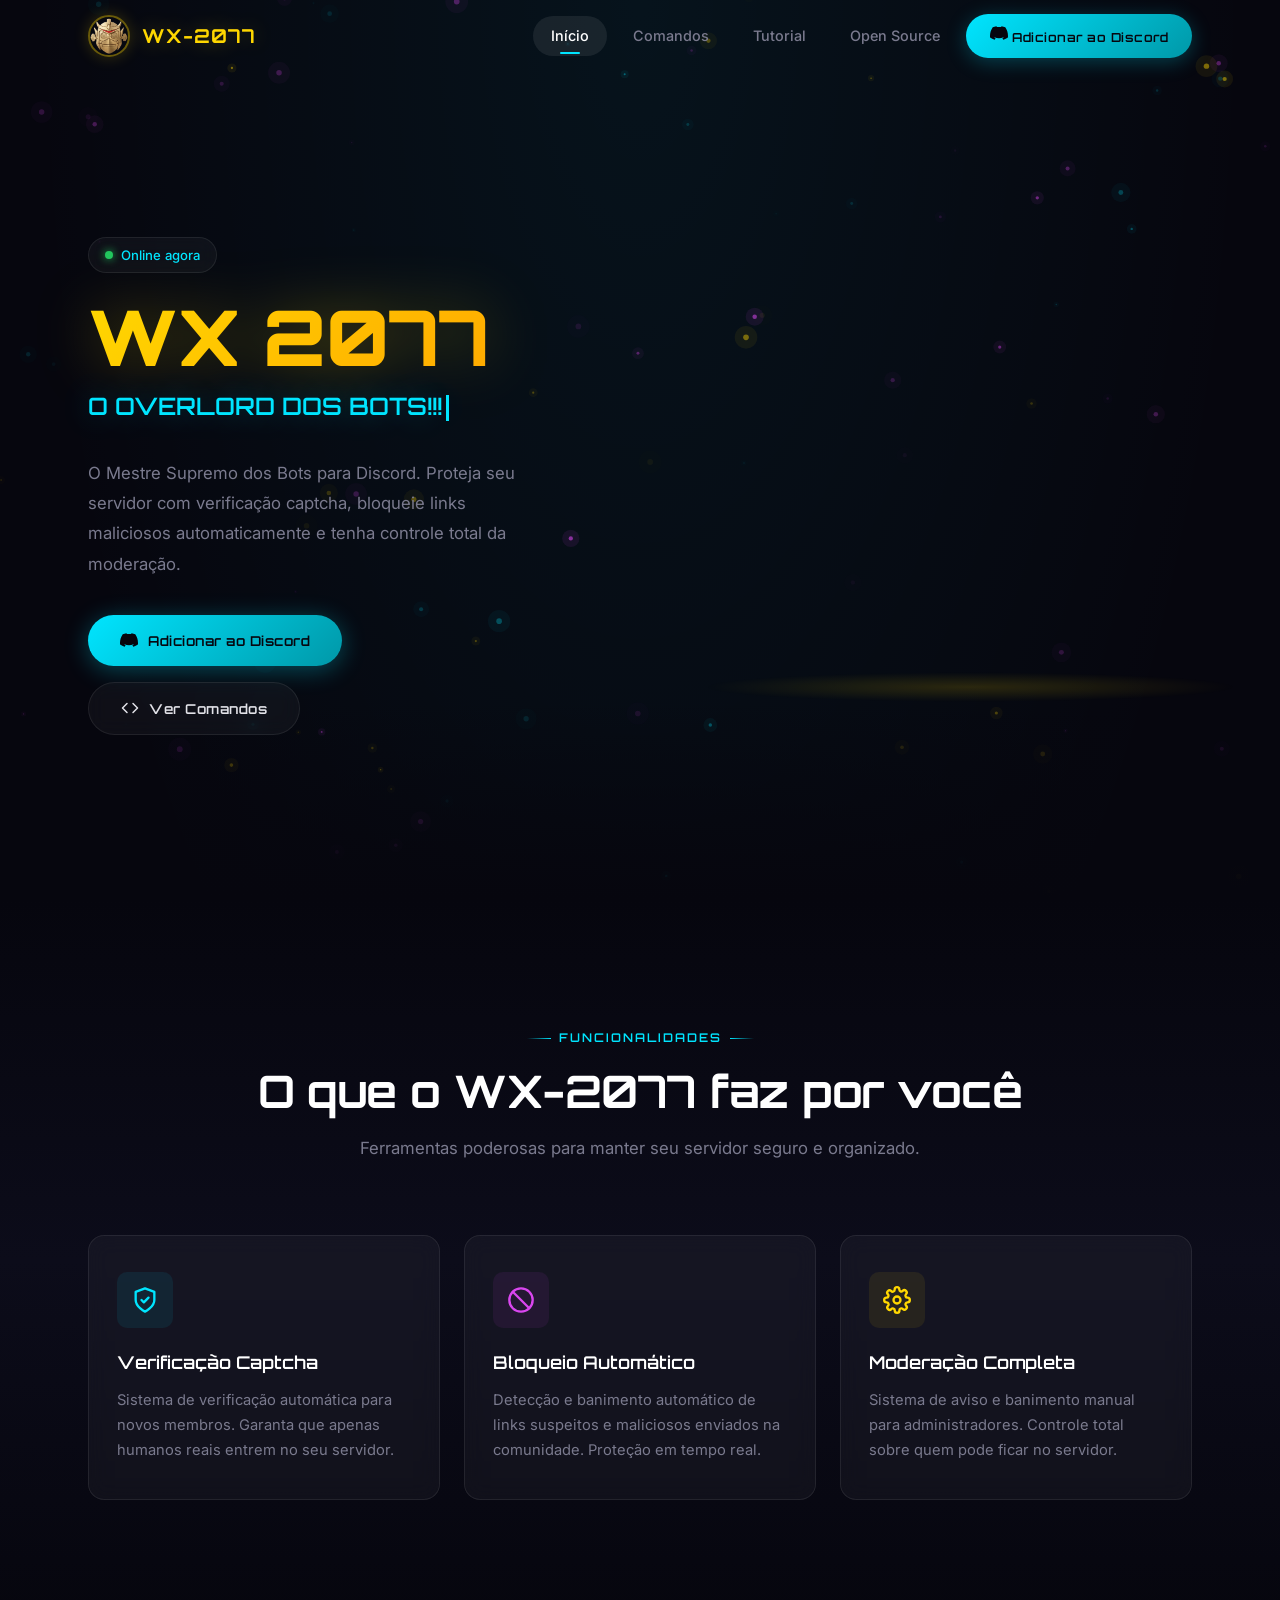
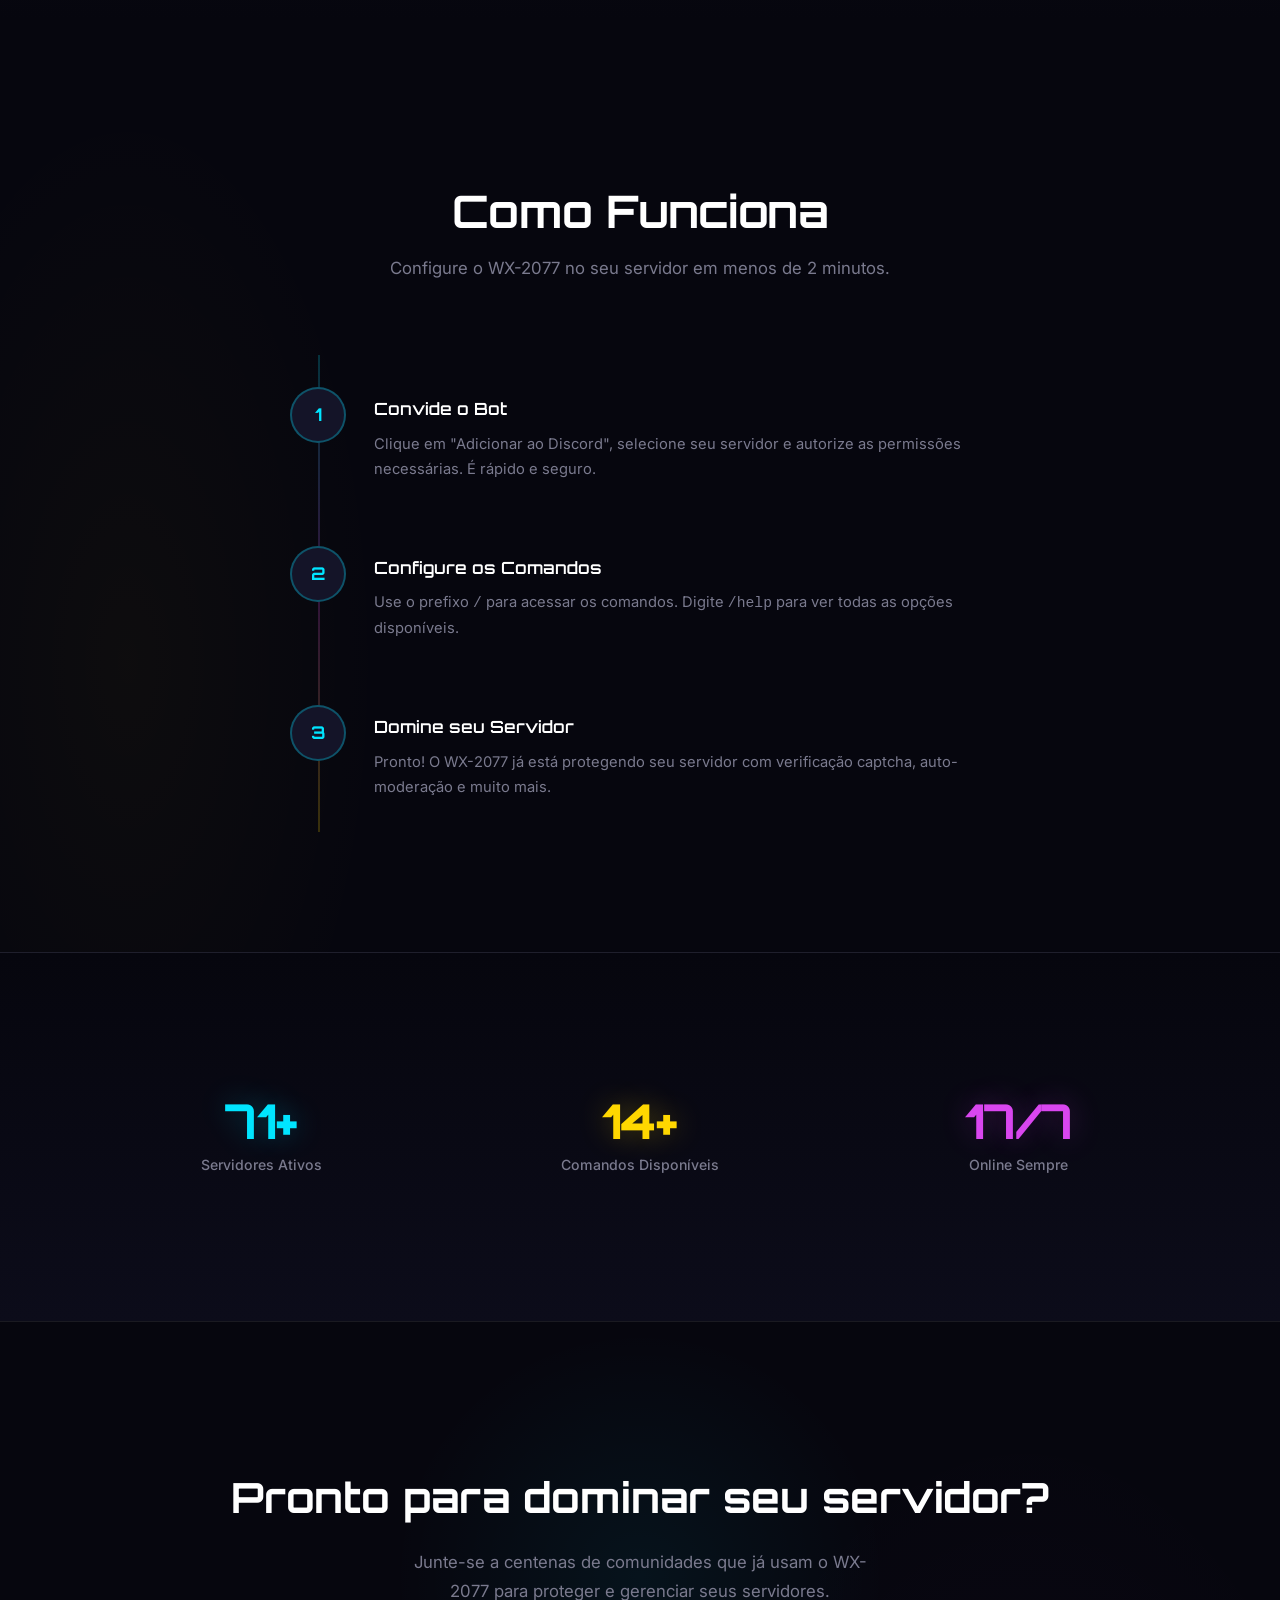
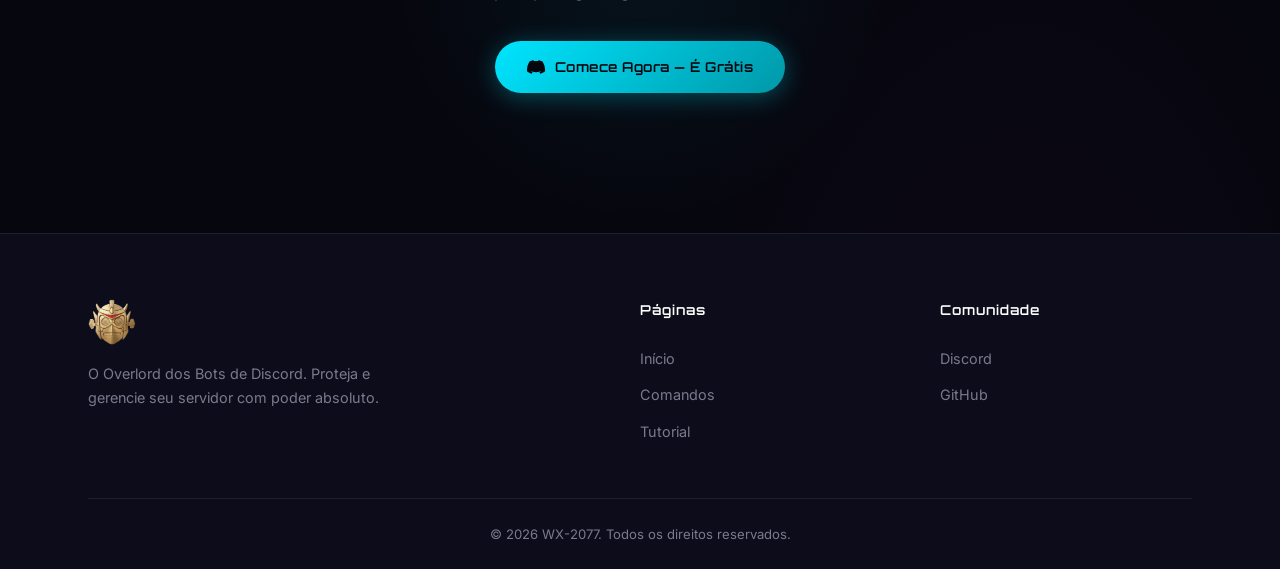
==== commit 97ab8add: "update visual" ====
--- a/index.html
+++ b/index.html
@@ -11,9 +11,6 @@
 </head>
 <body>
 
-  <!-- Lightning overlay (subtle) -->
-  <div class="lightning-overlay" aria-hidden="true"></div>
-
   <!-- Mobile overlay -->
   <div class="nav__overlay" id="nav-overlay" aria-hidden="true"></div>
 
@@ -35,7 +32,7 @@
         <a href="index.html" class="nav__link nav__link--active">Início</a>
         <a href="comandos.html" class="nav__link">Comandos</a>
         <a href="tutorial.html" class="nav__link">Tutorial</a>
-        <a href="https://github.com/seu-repositorio" class="nav__link" target="_blank" rel="noopener">Open Source</a>
+        <a href="https://github.com/italotito/XW-2077" class="nav__link" target="_blank" rel="noopener">Open Source</a>
         <a href="https://discord.com/oauth2/authorize?client_id=1154902622189400074" class="nav__cta" id="nav-cta">
           <svg class="btn__icon" viewBox="0 0 24 24" fill="currentColor"><path d="M20.317 4.37a19.791 19.791 0 0 0-4.885-1.515.074.074 0 0 0-.079.037c-.21.375-.444.864-.608 1.25a18.27 18.27 0 0 0-5.487 0 12.64 12.64 0 0 0-.617-1.25.077.077 0 0 0-.079-.037A19.736 19.736 0 0 0 3.677 4.37a.07.07 0 0 0-.032.027C.533 9.046-.32 13.58.099 18.057a.082.082 0 0 0 .031.057 19.9 19.9 0 0 0 5.993 3.03.078.078 0 0 0 .084-.028 14.09 14.09 0 0 0 1.226-1.994.076.076 0 0 0-.041-.106 13.107 13.107 0 0 1-1.872-.892.077.077 0 0 1-.008-.128 10.2 10.2 0 0 0 .372-.292.074.074 0 0 1 .077-.01c3.928 1.793 8.18 1.793 12.062 0a.074.074 0 0 1 .078.01c.12.098.246.198.373.292a.077.077 0 0 1-.006.127 12.299 12.299 0 0 1-1.873.892.077.077 0 0 0-.041.107c.36.698.772 1.362 1.225 1.993a.076.076 0 0 0 .084.028 19.839 19.839 0 0 0 6.002-3.03.077.077 0 0 0 .032-.054c.5-5.177-.838-9.674-3.549-13.66a.061.061 0 0 0-.031-.03z"/></svg>
           Adicionar ao Discord
@@ -56,7 +53,7 @@
         </div>
 
         <h1 class="hero__title reveal">
-          <span class="hero__title-accent">WX-2077</span>
+          <span class="hero__title-accent">WX 2077</span>
         </h1>
 
         <p class="hero__subtitle reveal">
@@ -64,7 +61,7 @@
         </p>
 
         <p class="hero__description reveal">
-          O bot definitivo para Discord. Proteja seu servidor com verificação captcha, bloqueie links maliciosos automaticamente e tenha controle total da moderação.
+          O Mestre Supremo dos Bots para Discord. Proteja seu servidor com verificação captcha, bloqueie links maliciosos automaticamente e tenha controle total da moderação.
         </p>
 
         <div class="hero__buttons reveal">
@@ -80,7 +77,7 @@
       </div>
 
       <div class="hero__image reveal">
-        <img src="images/WX-Full.png" alt="WX-2077 Mascote" class="hero__mascot">
+        <video src="images/WX2077-Hero-video.mp4" class="hero__mascot" autoplay loop muted playsinline aria-label="WX-2077 Mascote Animado"></video>
       </div>
     </div>
   </section>
@@ -222,7 +219,7 @@
         <div class="footer__col">
           <h4 class="footer__title">Comunidade</h4>
           <a href="https://discord.com/oauth2/authorize?client_id=1154902622189400074" class="footer__link" target="_blank" rel="noopener">Discord</a>
-          <a href="https://github.com/seu-repositorio" class="footer__link" target="_blank" rel="noopener">GitHub</a>
+          <a href="https://github.com/italotito/XW-2077" class="footer__link" target="_blank" rel="noopener">GitHub</a>
         </div>
       </div>
       <div class="footer__bottom">
--- a/style.css
+++ b/style.css
@@ -344,7 +344,10 @@
 
 .hero__content {
   flex: 1;
+  min-width: 450px;
   max-width: 600px;
+  position: relative;
+  z-index: 3;
 }
 
 .hero__badge {
@@ -516,13 +519,15 @@
 .hero__image {
   flex: 0 0 auto;
   position: relative;
+  margin-right: clamp(-50px, -10vw, -150px);
+  z-index: 2;
 }
 
 .hero__mascot {
-  width: clamp(260px, 28vw, 420px);
+  width: clamp(400px, 60vw, 900px);
   height: auto;
-  filter: drop-shadow(0 0 40px rgba(var(--accent-rgb), 0.25)) drop-shadow(0 20px 60px rgba(0, 0, 0, 0.4));
-  animation: levitate 6s ease-in-out infinite;
+  border-radius: var(--radius-xl);
+  mix-blend-mode: screen; /* Useful if the video has a black background */
 }
 
 @keyframes levitate {
@@ -1330,29 +1335,7 @@
 .reveal-delay-3 { transition-delay: 0.3s; }
 .reveal-delay-4 { transition-delay: 0.4s; }
 
-/* ====================================
-   LIGHTNING EFFECT (refined)
-   ==================================== */
-@keyframes lightning {
-  0%, 100% { opacity: 0; }
-  92% { opacity: 0; }
-  93% { opacity: 0.03; }
-  93.5% { opacity: 0; }
-  95% { opacity: 0.05; }
-  95.5% { opacity: 0; }
-}
-
-.lightning-overlay {
-  position: fixed;
-  top: 0;
-  left: 0;
-  width: 100%;
-  height: 100%;
-  background: white;
-  pointer-events: none;
-  z-index: 9998;
-  animation: lightning 8s ease-out infinite;
-}
+
 
 /* ====================================
    RESPONSIVE — Tablet (≤ 900px)
@@ -1370,6 +1353,11 @@
     max-width: 100%;
   }
 
+  .hero__content {
+    max-width: 100%;
+    min-width: 0;
+  }
+
   .hero__description {
     margin-left: auto;
     margin-right: auto;
@@ -1379,8 +1367,12 @@
     justify-content: center;
   }
 
+  .hero__image {
+    margin-right: 0;
+  }
+
   .hero__mascot {
-    width: clamp(200px, 40vw, 320px);
+    width: clamp(300px, 70vw, 600px);
   }
 
   .features__grid {
@@ -1491,7 +1483,7 @@
   }
 
   .hero__mascot {
-    width: 200px;
+    width: 320px;
   }
 
   .stats__grid {
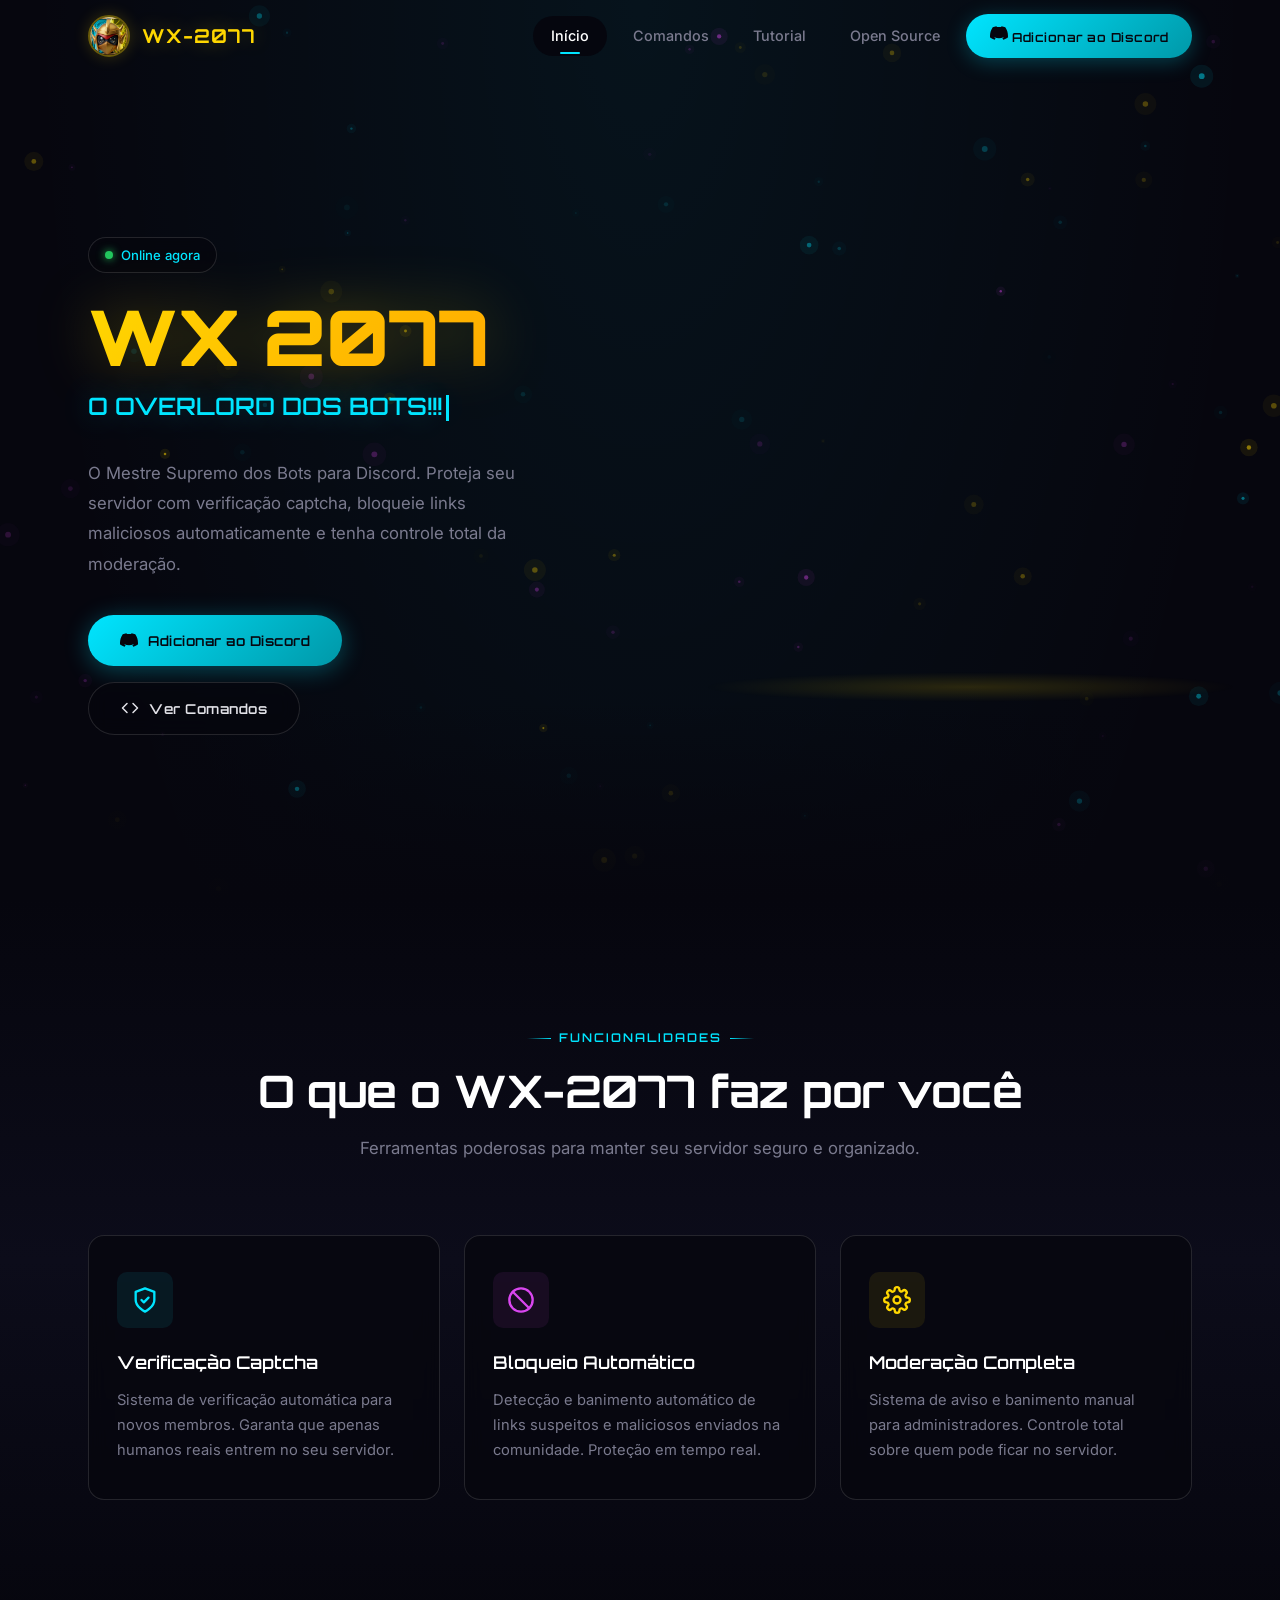
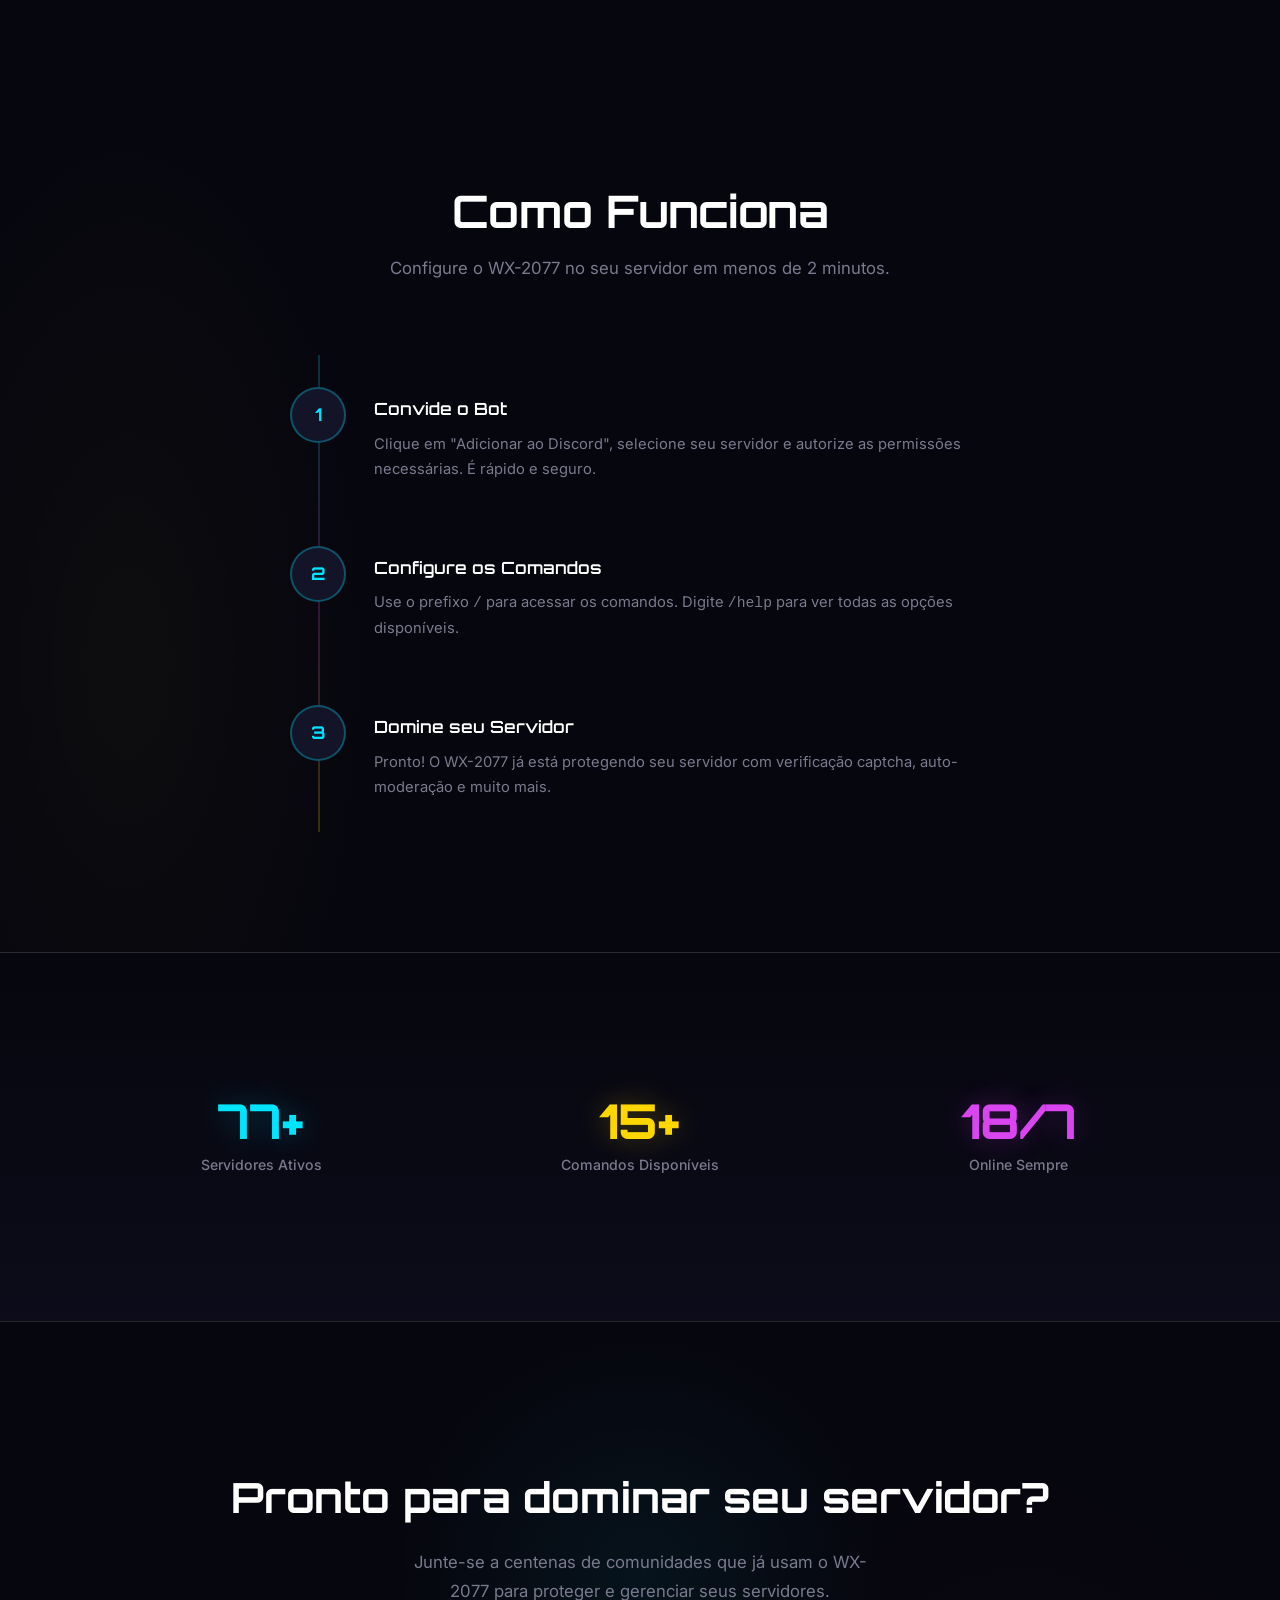
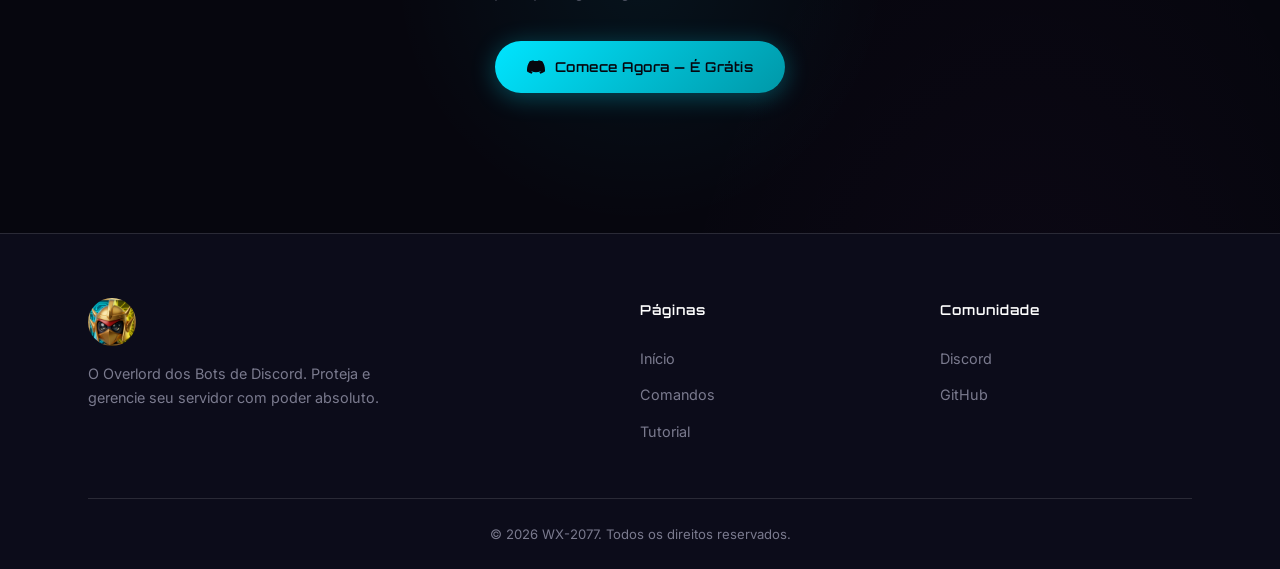
==== commit f88bfead: "MUDANÇAS VISUAIS" ====
--- a/index.html
+++ b/index.html
@@ -32,7 +32,7 @@
         <a href="index.html" class="nav__link nav__link--active">Início</a>
         <a href="comandos.html" class="nav__link">Comandos</a>
         <a href="tutorial.html" class="nav__link">Tutorial</a>
-        <a href="https://github.com/italotito/XW-2077" class="nav__link" target="_blank" rel="noopener">Open Source</a>
+        <a href="opensource.html" class="nav__link">Open Source</a>
         <a href="https://discord.com/oauth2/authorize?client_id=1154902622189400074" class="nav__cta" id="nav-cta">
           <svg class="btn__icon" viewBox="0 0 24 24" fill="currentColor"><path d="M20.317 4.37a19.791 19.791 0 0 0-4.885-1.515.074.074 0 0 0-.079.037c-.21.375-.444.864-.608 1.25a18.27 18.27 0 0 0-5.487 0 12.64 12.64 0 0 0-.617-1.25.077.077 0 0 0-.079-.037A19.736 19.736 0 0 0 3.677 4.37a.07.07 0 0 0-.032.027C.533 9.046-.32 13.58.099 18.057a.082.082 0 0 0 .031.057 19.9 19.9 0 0 0 5.993 3.03.078.078 0 0 0 .084-.028 14.09 14.09 0 0 0 1.226-1.994.076.076 0 0 0-.041-.106 13.107 13.107 0 0 1-1.872-.892.077.077 0 0 1-.008-.128 10.2 10.2 0 0 0 .372-.292.074.074 0 0 1 .077-.01c3.928 1.793 8.18 1.793 12.062 0a.074.074 0 0 1 .078.01c.12.098.246.198.373.292a.077.077 0 0 1-.006.127 12.299 12.299 0 0 1-1.873.892.077.077 0 0 0-.041.107c.36.698.772 1.362 1.225 1.993a.076.076 0 0 0 .084.028 19.839 19.839 0 0 0 6.002-3.03.077.077 0 0 0 .032-.054c.5-5.177-.838-9.674-3.549-13.66a.061.061 0 0 0-.031-.03z"/></svg>
           Adicionar ao Discord
--- a/style.css
+++ b/style.css
@@ -9,7 +9,7 @@
   --bg-primary: #06060e;
   --bg-secondary: #0c0c1a;
   --bg-tertiary: #141428;
-  --bg-card: rgba(255, 255, 255, 0.03);
+  --bg-card: rgba(6, 6, 14, 0.75);
 
   --primary: #00e5ff;
   --primary-dim: #007a8a;
@@ -26,9 +26,9 @@
   --text-muted: #7a7a8e;
   --text-bright: #ffffff;
 
-  --glass-bg: rgba(255, 255, 255, 0.04);
-  --glass-border: rgba(255, 255, 255, 0.08);
-  --glass-hover: rgba(255, 255, 255, 0.08);
+  --glass-bg: rgba(6, 6, 14, 0.7);
+  --glass-border: rgba(255, 255, 255, 0.12);
+  --glass-hover: rgba(6, 6, 14, 0.9);
 
   --radius-xs: 6px;
   --radius-sm: 10px;
@@ -74,6 +74,30 @@
   overflow-x: hidden;
   -webkit-font-smoothing: antialiased;
   -moz-osx-font-smoothing: grayscale;
+}
+
+body.bg-comandos {
+  background-image: url('images/WX-2077-Comandos.png');
+  background-size: cover;
+  background-position: center top;
+  background-attachment: fixed;
+  background-repeat: no-repeat;
+}
+
+body.bg-tutorial {
+  background-image: url('images/WX-2077-Tutorial.png');
+  background-size: cover;
+  background-position: center top;
+  background-attachment: fixed;
+  background-repeat: no-repeat;
+}
+
+body.bg-opensource {
+  background-image: url('images/background.png');
+  background-size: cover;
+  background-position: center top;
+  background-attachment: fixed;
+  background-repeat: no-repeat;
 }
 
 a {
